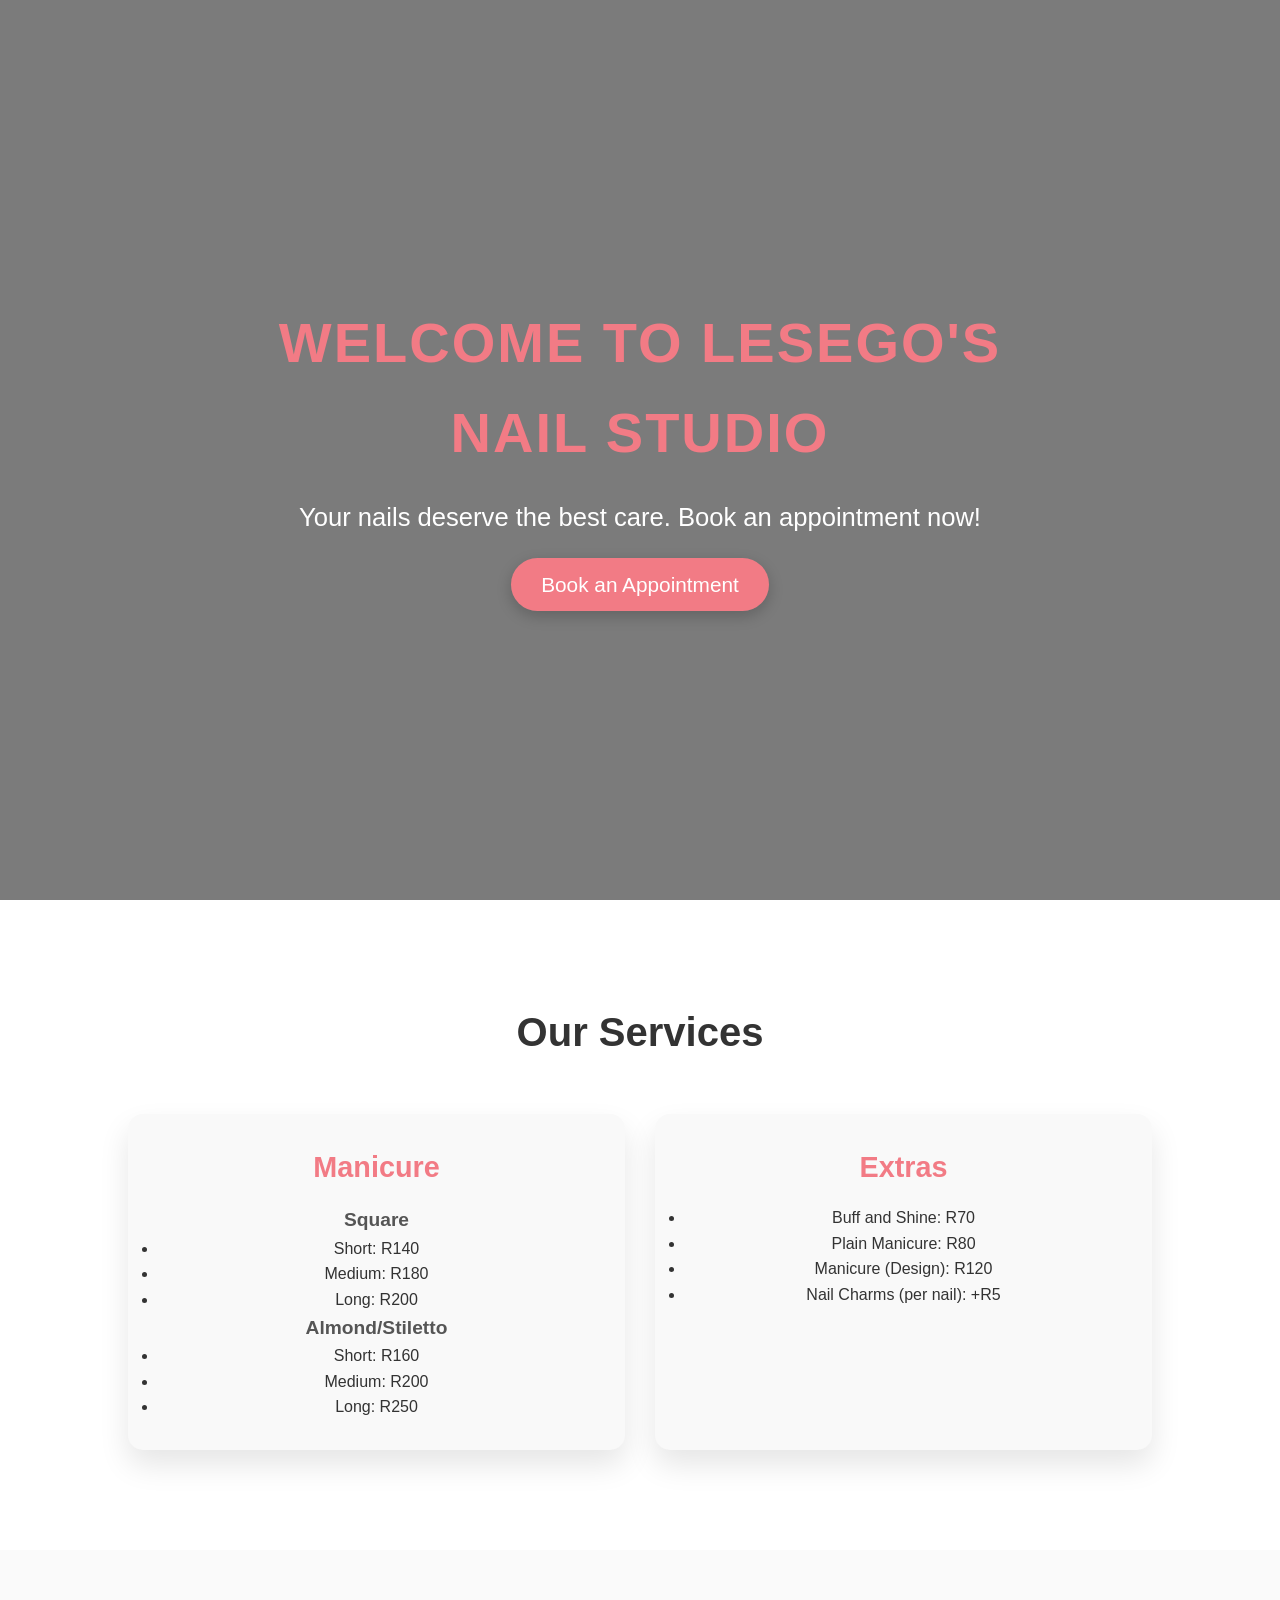
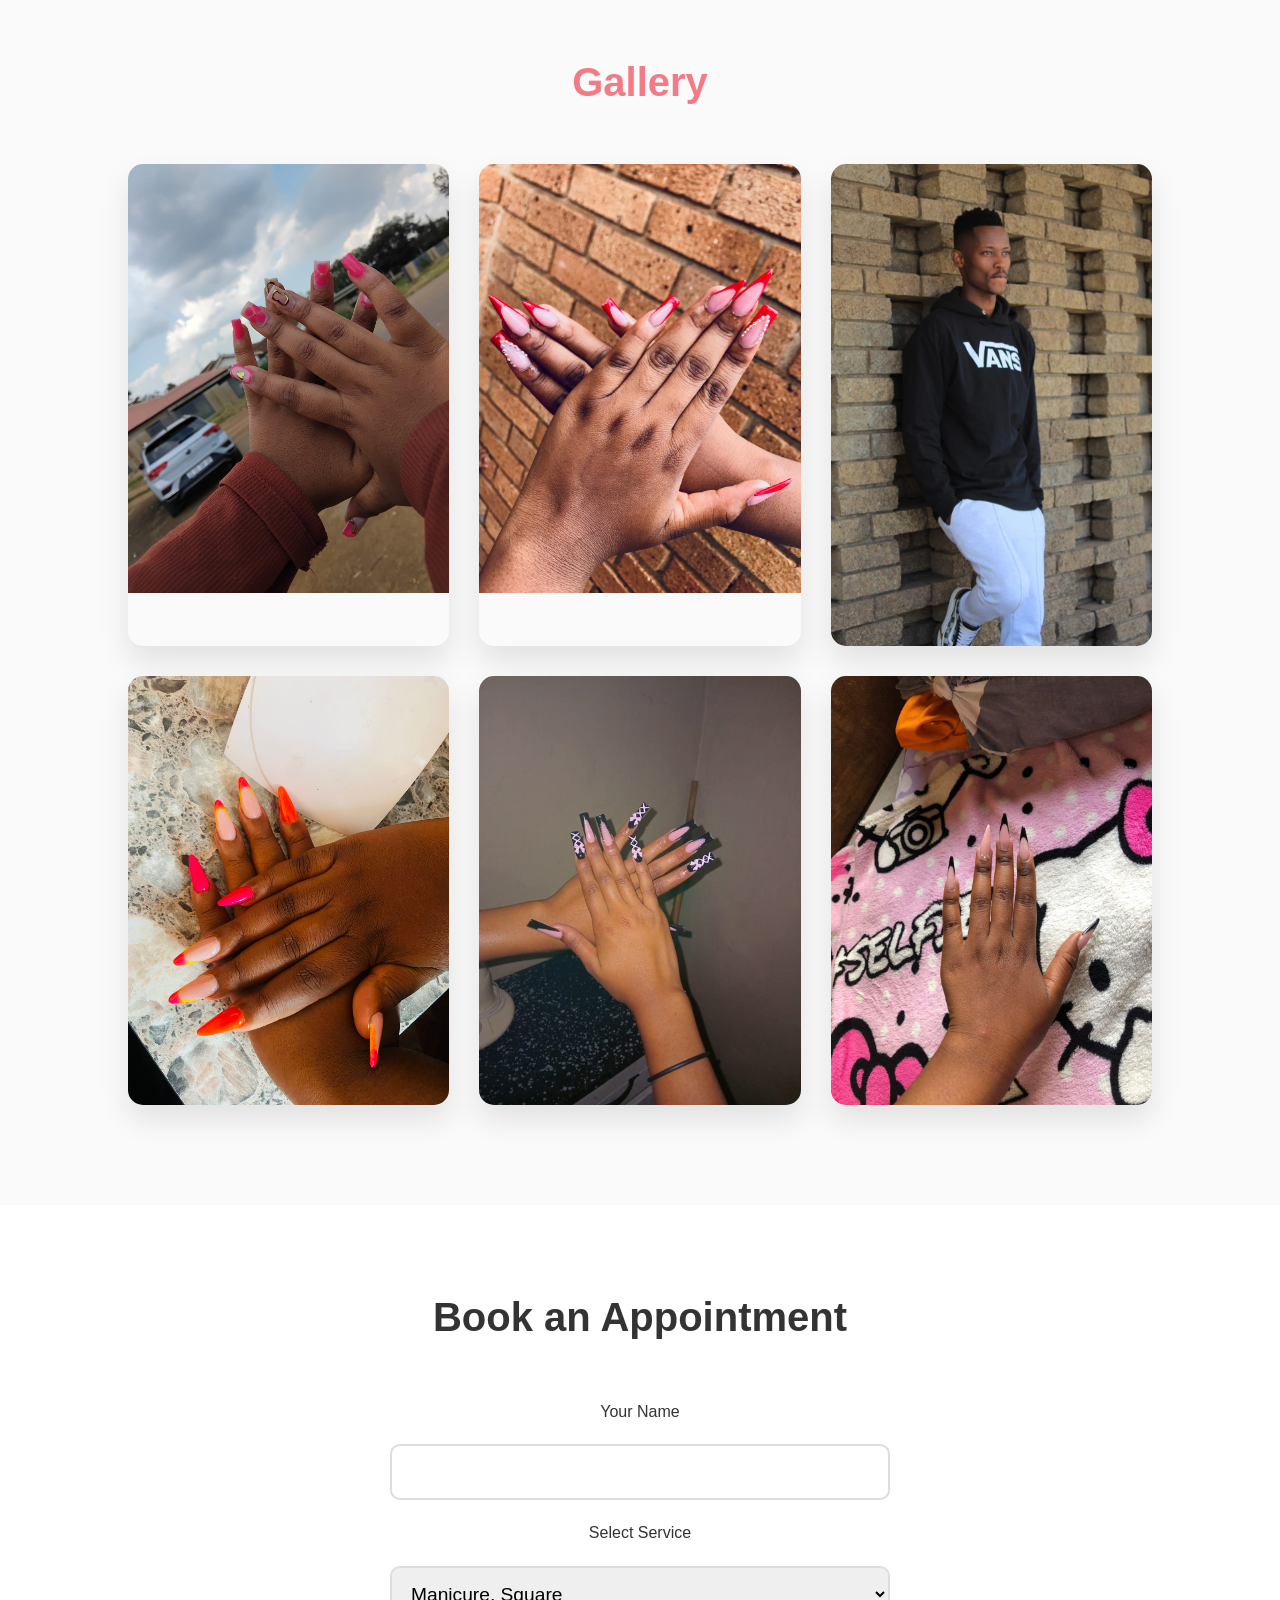
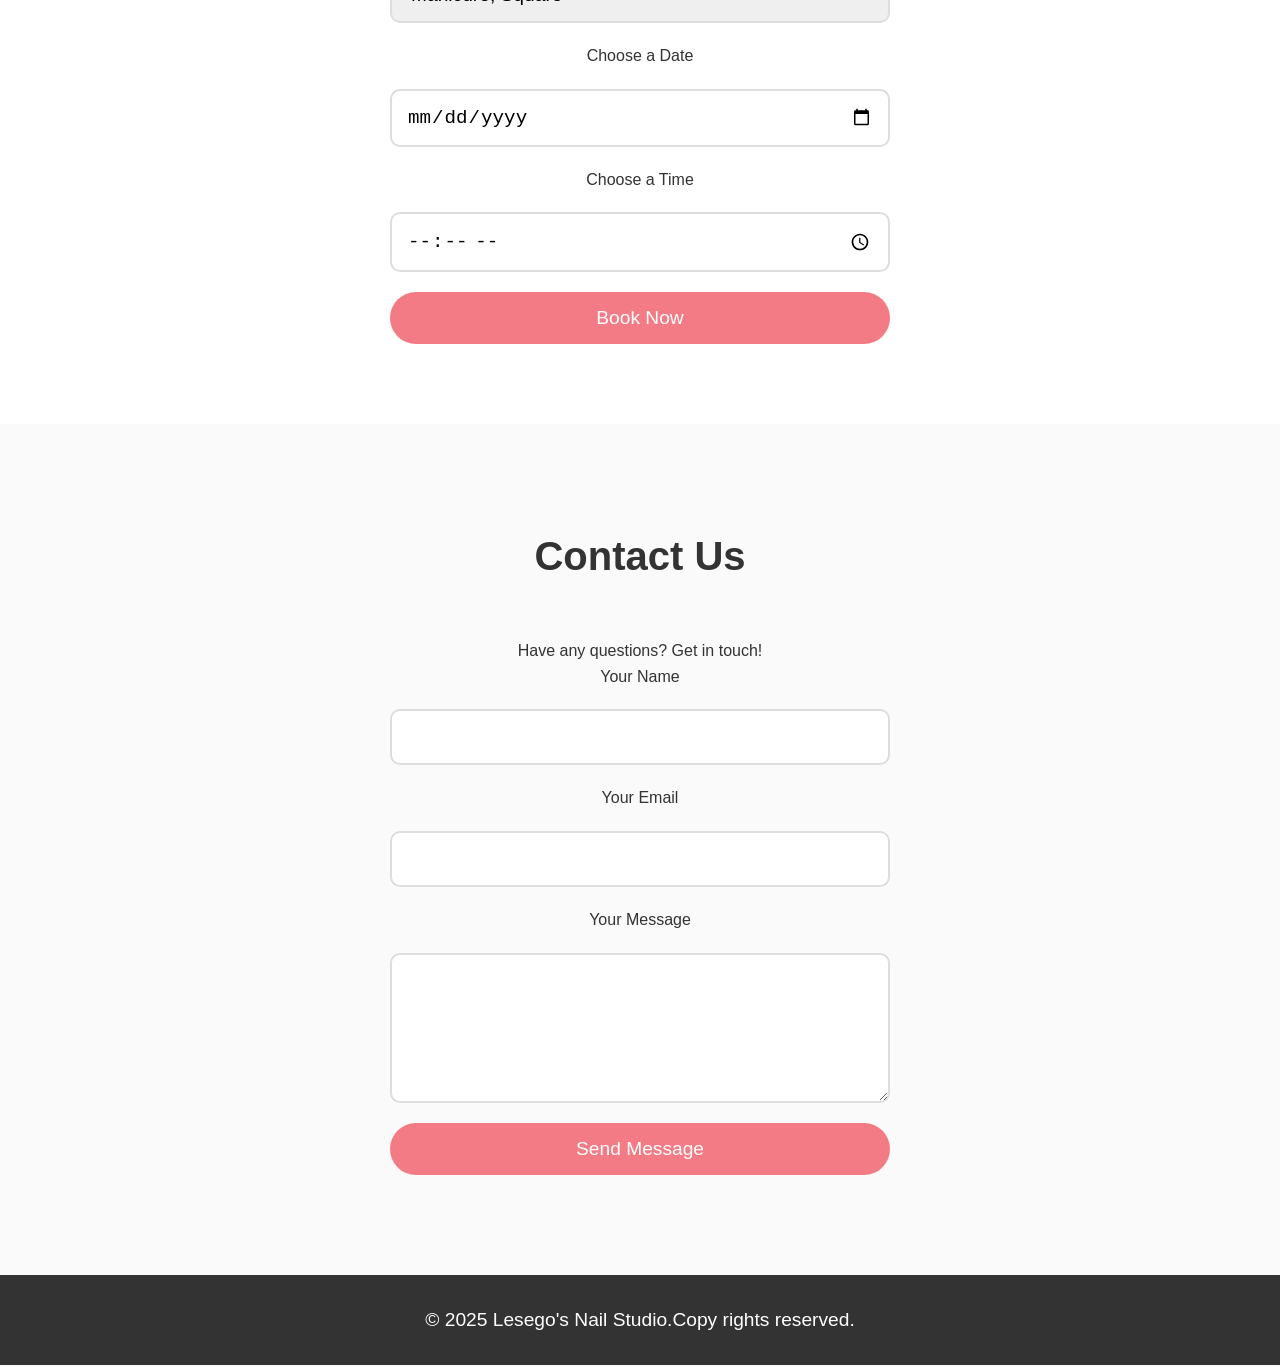
==== index.html @ 8a6bc582 "Add files via upload" ====
<!DOCTYPE html>
<html lang="en">
<head>
    <meta charset="UTF-8">
    <meta name="viewport" content="width=device-width, initial-scale=1.0">
    <title>Nail Tech Studio</title>
    <link rel="stylesheet" href="styles.css">
</head>
<body>
    <!-- Header Section -->
    <header id="hero">
        <div class="hero-content">
            <h1>Welcome to Lesego's Nail Studio</h1>
            <p>Your nails deserve the best care. Book an appointment now!</p>
            <a href="#booking" class="btn-book">Book an Appointment</a>
        </div>
    </header>

   <!-- Services Section -->
<section id="services">
    <h2>Our Services</h2>
    <div class="services-container">
        <!-- Manicure Section -->
        <div class="service">
            <h3>Manicure</h3>
            <p><strong>Square</strong></p>
            <ul>
                <li>Short: R140</li>
                <li>Medium: R180</li>
                <li>Long: R200</li>
            </ul>
            <p><strong>Almond/Stiletto</strong></p>
            <ul>
                <li>Short: R160</li>
                <li>Medium: R200</li>
                <li>Long: R250</li>
            </ul>
        </div>

        <!-- Extras Section -->
        <div class="service">
            <h3>Extras</h3>
            <ul>
                <li>Buff and Shine: R70</li>
                <li>Plain Manicure: R80</li>
                <li>Manicure (Design): R120</li>
                <li>Nail Charms (per nail): +R5</li>
            </ul>
        </div>
    </div>
</section>


    <!-- Gallery Section -->
<section id="gallery">
    <h2>Gallery</h2>
    <div class="gallery-container">
        <div class="gallery-item">
            <img src="photo1.jpeg" alt="Nail Art 1">
        </div>
        <div class="gallery-item">
            <img src="photo2.jpeg" alt="Nail Art 2">
        </div>
        <div class="gallery-item">
            <img src="photo3.jpeg" alt="Nail Art 3">
        </div>
        <div class="gallery-item">
            <img src="photo7.jpeg" alt="Nail Art 4">
        </div>
        <div class="gallery-item">
            <img src="photo5.jpeg" alt="Nail Art 5">
        </div>
        <div class="gallery-item">
            <img src="photo10.jpeg" alt="Nail Art 6">
        </div>
    </div>
</section>


    <!-- Booking Section -->
    <section id="booking">
        <h2>Book an Appointment</h2>
        <form id="bookingForm">
            <label for="name">Your Name</label>
            <input type="text" id="name" required>
            <label for="service">Select Service</label>
            <select id="service" required>
                <option value="Classic Manicure">Manicure, Square</option>
                <option value="Manicure Style">Manicure, Almond/Stilleto</option>
                <option value="Extras">Extras</option>
            </select>
            <label for="date">Choose a Date</label>
            <input type="date" id="date" required>
            <label for="time">Choose a Time</label>
            <input type="time" id="time" required>
            <button type="submit">Book Now</button>
        </form>
    </section>

    <!-- Contact Section -->
    <section id="contact">
        <h2>Contact Us</h2>
        <p>Have any questions? Get in touch!</p>
        <form id="contactForm">
            <label for="contactName">Your Name</label>
            <input type="text" id="contactName" required>
            <label for="contactEmail">Your Email</label>
            <input type="email" id="contactEmail" required>
            <label for="contactMessage">Your Message</label>
            <textarea id="contactMessage" required></textarea>
            <button type="submit">Send Message</button>
        </form>
    </section>

    <footer>
        <p>&copy; 2025 Lesego's Nail Studio.Copy rights reserved.</p>
    </footer>

    <script src="scripts.js"></script>
</body>
</html>
---- styles.css ----
/* General Reset and Body Styling */
* {
    margin: 0;
    padding: 0;
    box-sizing: border-box;
}

body {
    font-family: 'Poppins', sans-serif;
    line-height: 1.6;
    background-color: #f7f7f7;
    color: #333;
    overflow-x: hidden;
}

h1, h2, h3 {
    color: #f27b85; /* Soft Pink */
}

a {
    text-decoration: none;
    color: inherit;
}

/* Hero Section */
#hero {
    background: url('hero-image.jpg') no-repeat center center/cover;
    height: 100vh;
    color: #fff;
    display: flex;
    align-items: center;
    justify-content: center;
    text-align: center;
    background-position: center;
    position: relative;
    overflow: hidden;
}

#hero::before {
    content: '';
    position: absolute;
    top: 0;
    left: 0;
    width: 100%;
    height: 100%;
    background: rgba(0, 0, 0, 0.5);
}

.hero-content {
    position: relative;
    z-index: 2;
    max-width: 800px;
    text-align: center;
}

.hero-content h1 {
    font-size: 3.5rem;
    margin-bottom: 20px;
    letter-spacing: 2px;
    text-transform: uppercase;
    font-weight: 700;
}

.hero-content p {
    font-size: 1.6rem;
    margin-bottom: 30px;
    font-weight: 300;
}

.btn-book {
    background-color: #f27b85;
    color: #fff;
    padding: 15px 30px;
    font-size: 1.3rem;
    text-decoration: none;
    border-radius: 50px;
    box-shadow: 0 5px 15px rgba(0, 0, 0, 0.2);
    transition: background-color 0.3s ease, transform 0.3s ease;
}

.btn-book:hover {
    background-color: #e76a77;
    transform: translateY(-5px);
}

/* Services Section */
#services {
    padding: 100px 10%;
    background-color: #fff;
    text-align: center;
}

#services h2 {
    font-size: 2.5rem;
    margin-bottom: 50px;
    color: #333;
}

.services-container {
    display: grid;
    grid-template-columns: repeat(auto-fit, minmax(250px, 1fr));
    gap: 30px;
    justify-items: center;
}

.service {
    background-color: #f9f9f9;
    padding: 30px;
    border-radius: 15px;
    box-shadow: 0 15px 30px rgba(0, 0, 0, 0.1);
    transition: transform 0.3s ease, box-shadow 0.3s ease;
    width: 100%;
    text-align: center;
}

.service:hover {
    transform: translateY(-10px);
    box-shadow: 0 20px 40px rgba(0, 0, 0, 0.2);
}

.service h3 {
    font-size: 1.8rem;
    margin-bottom: 15px;
    color: #f27b85;
}

.service p {
    font-size: 1.2rem;
    color: #555;
}

/* Gallery Section */
#gallery {
    padding: 100px 10%;
    background-color: #fafafa;
}

#gallery h2 {
    font-size: 2.5rem;
    text-align: center;
    margin-bottom: 50px;
}

.gallery-container {
    display: grid;
    grid-template-columns: repeat(auto-fill, minmax(300px, 1fr));
    gap: 30px;
    justify-items: center;
}

.gallery-item {
    position: relative;
    overflow: hidden;
    border-radius: 15px;
    box-shadow: 0 15px 30px rgba(0, 0, 0, 0.1);
    transition: transform 0.3s ease;
}

.gallery-item:hover {
    transform: scale(1.05);
}

.gallery-item img {
    width: 100%;
    height: auto;
    display: block;
    transition: transform 0.3s ease;
}

.gallery-item img:hover {
    transform: scale(1.1);
}

/* Booking Section */
#booking {
    padding: 80px 10%;
    background-color: #fff;
    text-align: center;
}

#booking h2 {
    font-size: 2.5rem;
    margin-bottom: 50px;
    color: #333;
}

#booking form {
    display: grid;
    gap: 20px;
    max-width: 500px;
    margin: 0 auto;
}

#booking input, #booking select {
    padding: 15px;
    font-size: 1.2rem;
    border: 2px solid #ddd;
    border-radius: 10px;
    transition: border-color 0.3s ease;
}

#booking input:focus, #booking select:focus {
    border-color: #f27b85;
}

button {
    background-color: #f27b85;
    color: #fff;
    padding: 15px 25px;
    font-size: 1.2rem;
    border: none;
    border-radius: 50px;
    cursor: pointer;
    transition: background-color 0.3s ease, transform 0.3s ease;
}

button:hover {
    background-color: #e76a77;
    transform: translateY(-5px);
}

/* Contact Section */
#contact {
    padding: 100px 10%;
    background-color: #fafafa;
    text-align: center;
}

#contact h2 {
    font-size: 2.5rem;
    margin-bottom: 50px;
    color: #333;
}

#contact form {
    display: grid;
    gap: 20px;
    max-width: 500px;
    margin: 0 auto;
}

#contact input, #contact textarea {
    padding: 15px;
    font-size: 1.2rem;
    border: 2px solid #ddd;
    border-radius: 10px;
    transition: border-color 0.3s ease;
}

#contact input:focus, #contact textarea:focus {
    border-color: #f27b85;
}

#contact textarea {
    resize: vertical;
    height: 150px;
}

button[type="submit"] {
    background-color: #f27b85;
    color: #fff;
    padding: 15px 25px;
    font-size: 1.2rem;
    border: none;
    border-radius: 50px;
    cursor: pointer;
    transition: background-color 0.3s ease, transform 0.3s ease;
}

button[type="submit"]:hover {
    background-color: #e76a77;
    transform: translateY(-5px);
}

/* Footer */
footer {
    background-color: #333;
    color: #fff;
    padding: 30px 0;
    text-align: center;
}

footer p {
    font-size: 1.2rem;
    font-weight: 300;
}

/* Responsive Design */
@media (max-width: 768px) {
    #services h2, #gallery h2, #booking h2, #contact h2 {
        font-size: 2rem;
    }

    .services-container {
        grid-template-columns: 1fr 1fr;
    }

    .gallery-container {
        grid-template-columns: 1fr 1fr;
    }

    .gallery-item img {
        height: auto;
    }
}
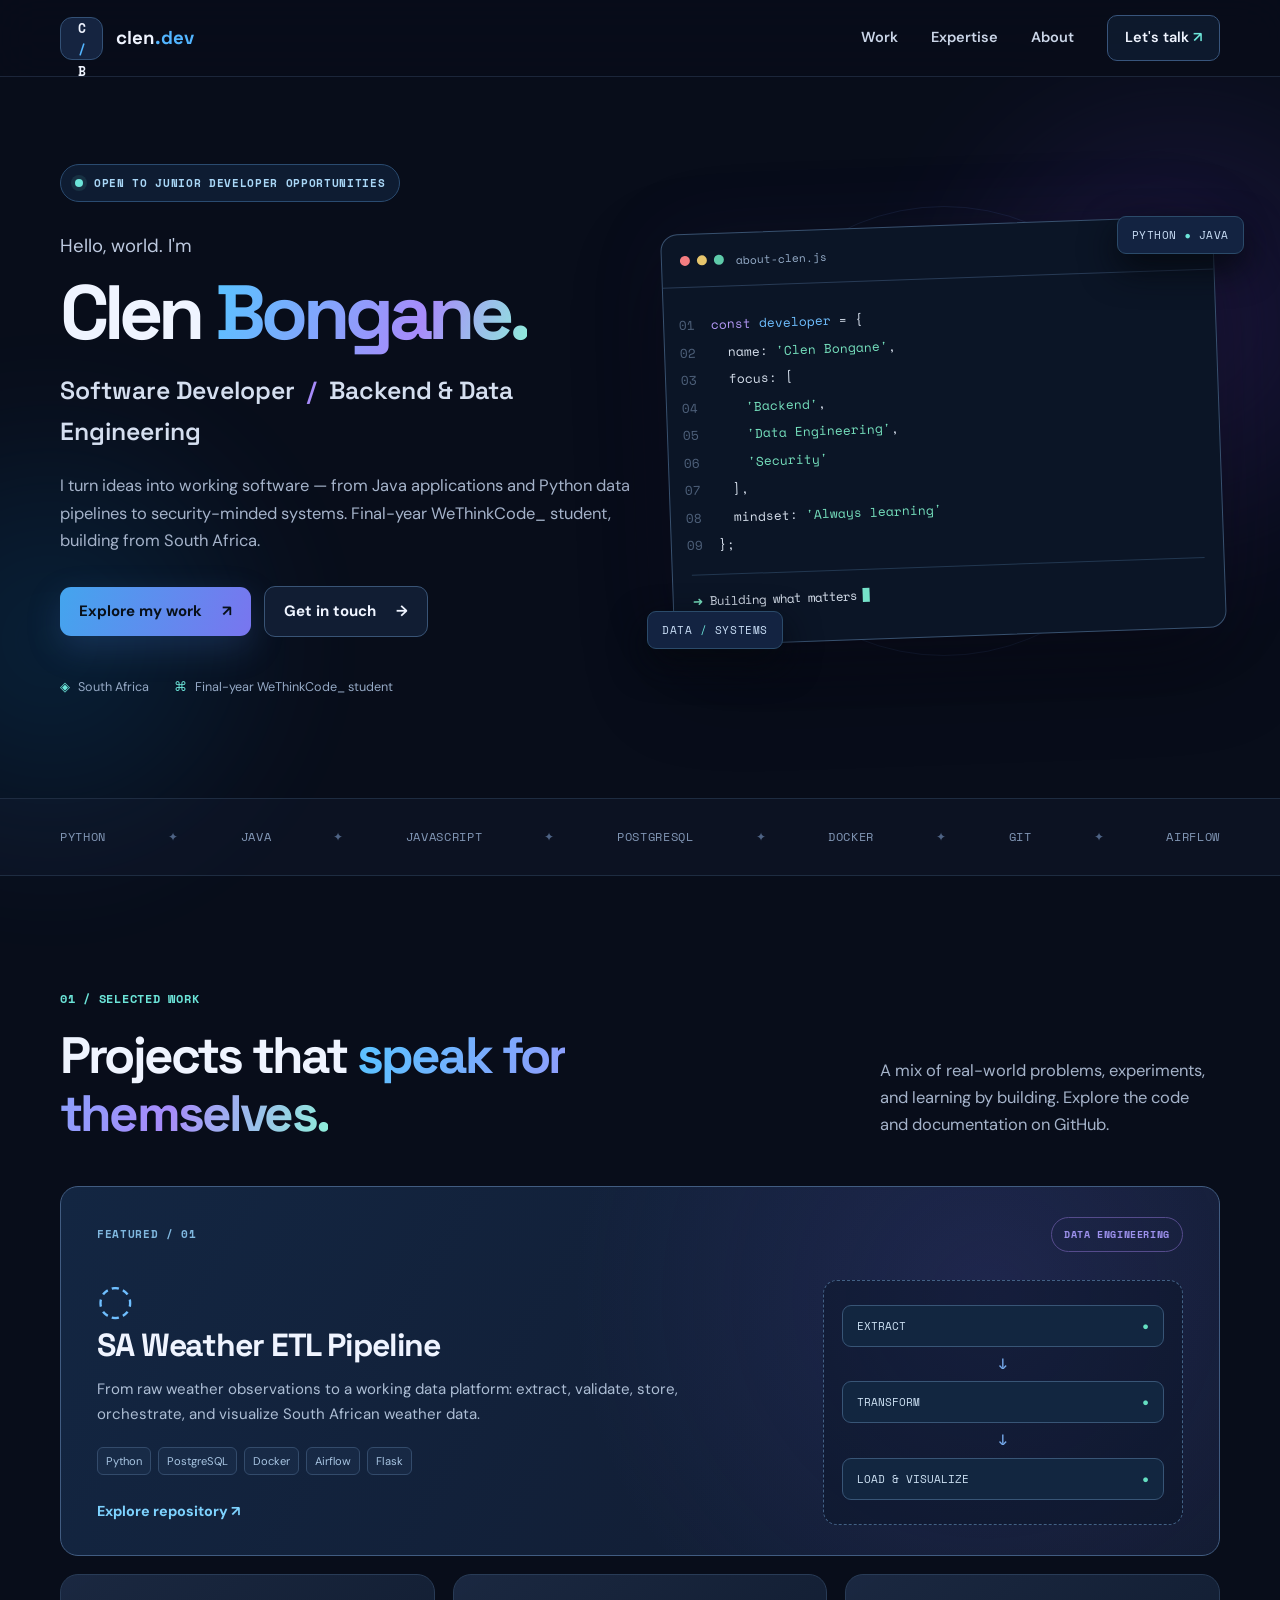
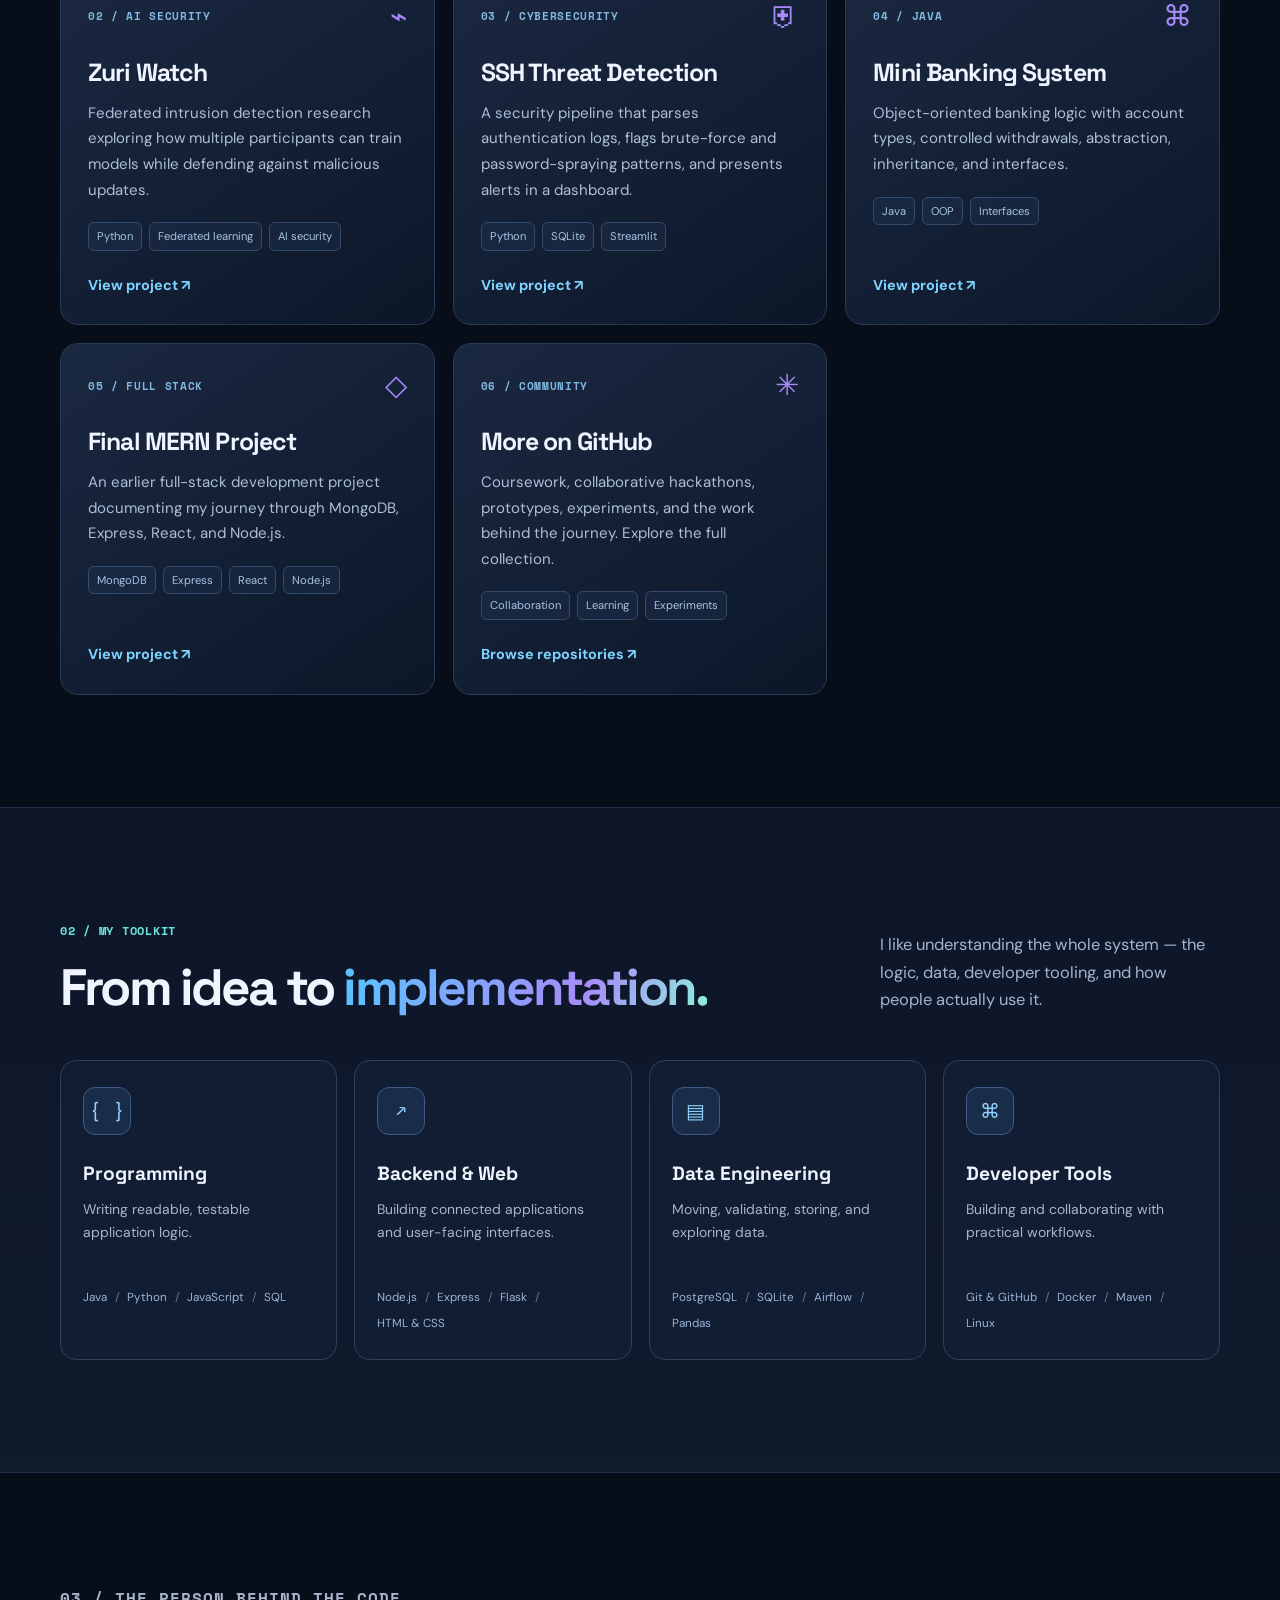
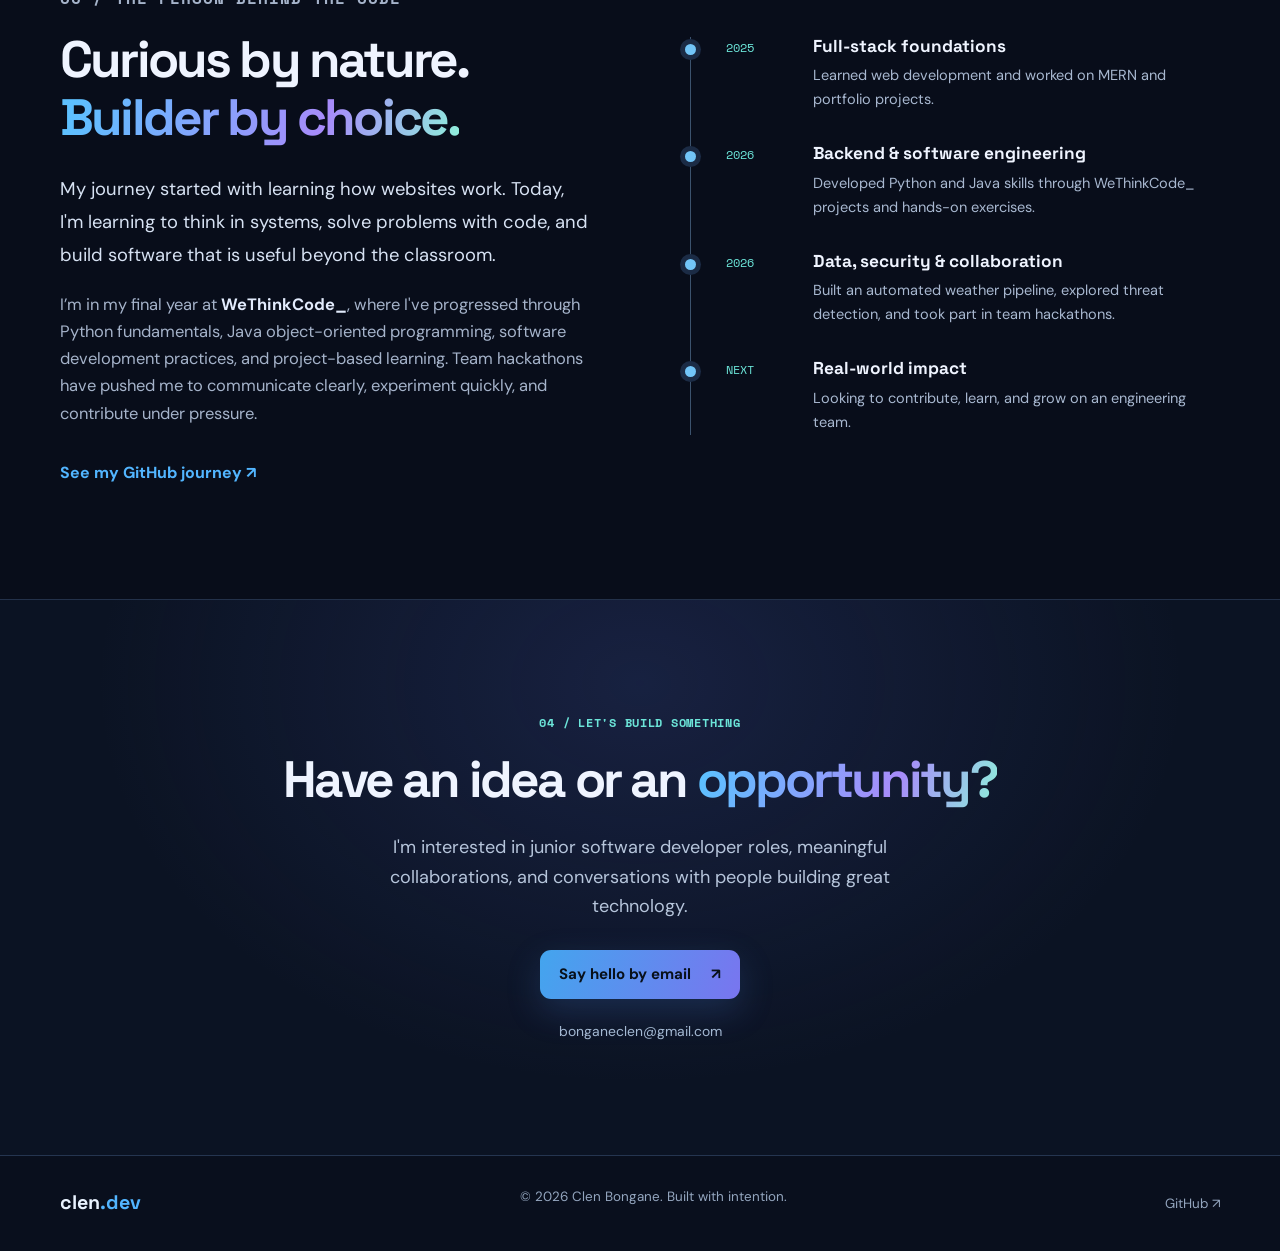
==== commit 6319d434: "Refresh personal portfolio for current software developer profile" ====
--- a/index.html
+++ b/index.html
@@ -1,122 +1,139 @@
-<!DOCTYPE html>
-<html lang="en">
-<head>
-    <meta charset="UTF-8">
-    <meta name="viewport" content="width=device-width, initial-scale=1.0">
-    <title>Nail Tech Studio</title>
-    <link rel="stylesheet" href="styles.css">
-</head>
-<body>
-    <!-- Header Section -->
-    <header id="hero">
-        <div class="hero-content">
-            <h1>Welcome to Lesego's Nail Studio</h1>
-            <p>Your nails deserve the best care. Book an appointment now!</p>
-            <a href="#booking" class="btn-book">Book an Appointment</a>
-        </div>
-    </header>
-
-   <!-- Services Section -->
-<section id="services">
-    <h2>Our Services</h2>
-    <div class="services-container">
-        <!-- Manicure Section -->
-        <div class="service">
-            <h3>Manicure</h3>
-            <p><strong>Square</strong></p>
-            <ul>
-                <li>Short: R140</li>
-                <li>Medium: R180</li>
-                <li>Long: R200</li>
-            </ul>
-            <p><strong>Almond/Stiletto</strong></p>
-            <ul>
-                <li>Short: R160</li>
-                <li>Medium: R200</li>
-                <li>Long: R250</li>
-            </ul>
-        </div>
-
-        <!-- Extras Section -->
-        <div class="service">
-            <h3>Extras</h3>
-            <ul>
-                <li>Buff and Shine: R70</li>
-                <li>Plain Manicure: R80</li>
-                <li>Manicure (Design): R120</li>
-                <li>Nail Charms (per nail): +R5</li>
-            </ul>
-        </div>
-    </div>
-</section>
-
-
-    <!-- Gallery Section -->
-<section id="gallery">
-    <h2>Gallery</h2>
-    <div class="gallery-container">
-        <div class="gallery-item">
-            <img src="photo1.jpeg" alt="Nail Art 1">
-        </div>
-        <div class="gallery-item">
-            <img src="photo2.jpeg" alt="Nail Art 2">
-        </div>
-        <div class="gallery-item">
-            <img src="photo3.jpeg" alt="Nail Art 3">
-        </div>
-        <div class="gallery-item">
-            <img src="photo7.jpeg" alt="Nail Art 4">
-        </div>
-        <div class="gallery-item">
-            <img src="photo5.jpeg" alt="Nail Art 5">
-        </div>
-        <div class="gallery-item">
-            <img src="photo10.jpeg" alt="Nail Art 6">
-        </div>
-    </div>
-</section>
-
-
-    <!-- Booking Section -->
-    <section id="booking">
-        <h2>Book an Appointment</h2>
-        <form id="bookingForm">
-            <label for="name">Your Name</label>
-            <input type="text" id="name" required>
-            <label for="service">Select Service</label>
-            <select id="service" required>
-                <option value="Classic Manicure">Manicure, Square</option>
-                <option value="Manicure Style">Manicure, Almond/Stilleto</option>
-                <option value="Extras">Extras</option>
-            </select>
-            <label for="date">Choose a Date</label>
-            <input type="date" id="date" required>
-            <label for="time">Choose a Time</label>
-            <input type="time" id="time" required>
-            <button type="submit">Book Now</button>
-        </form>
-    </section>
-
-    <!-- Contact Section -->
-    <section id="contact">
-        <h2>Contact Us</h2>
-        <p>Have any questions? Get in touch!</p>
-        <form id="contactForm">
-            <label for="contactName">Your Name</label>
-            <input type="text" id="contactName" required>
-            <label for="contactEmail">Your Email</label>
-            <input type="email" id="contactEmail" required>
-            <label for="contactMessage">Your Message</label>
-            <textarea id="contactMessage" required></textarea>
-            <button type="submit">Send Message</button>
-        </form>
-    </section>
-
-    <footer>
-        <p>&copy; 2025 Lesego's Nail Studio.Copy rights reserved.</p>
-    </footer>
-
-    <script src="scripts.js"></script>
-</body>
-</html>
-
+<!DOCTYPE html>
+<html lang="en">
+<head>
+  <meta charset="UTF-8">
+  <meta name="viewport" content="width=device-width, initial-scale=1">
+  <meta name="theme-color" content="#0a1020">
+  <meta name="description" content="Clen Bongane — South African software developer and final-year WeThinkCode_ student. Explore backend, data engineering, full-stack and cybersecurity projects.">
+  <meta property="og:title" content="Clen Bongane | Software Developer">
+  <meta property="og:description" content="Backend development, data engineering and secure software. Explore my projects and experience.">
+  <meta property="og:type" content="website">
+  <title>Clen Bongane — Software Developer</title>
+  <link rel="preconnect" href="https://fonts.googleapis.com">
+  <link rel="preconnect" href="https://fonts.gstatic.com" crossorigin>
+  <link href="https://fonts.googleapis.com/css2?family=DM+Sans:wght@400;500;600;700&family=Space+Grotesk:wght@400;500;600;700&family=Space+Mono:wght@400;700&display=swap" rel="stylesheet">
+  <link rel="stylesheet" href="portfolio.css">
+  <script src="portfolio.js" defer></script>
+</head>
+<body>
+  <a class="skip-link" href="#main">Skip to content</a>
+  <div class="ambient ambient-one" aria-hidden="true"></div>
+  <div class="ambient ambient-two" aria-hidden="true"></div>
+  <header class="site-header">
+    <div class="shell nav-shell">
+      <a href="#top" class="brand" aria-label="Clen Bongane homepage"><span class="brand-mark">C<span>/</span>B</span><span class="brand-label">clen<span class="accent">.dev</span></span></a>
+      <button class="nav-toggle" type="button" aria-label="Open navigation" aria-expanded="false" aria-controls="primary-navigation"><span></span><span></span><span></span></button>
+      <nav id="primary-navigation" class="nav-links" aria-label="Main navigation">
+        <a href="#work">Work</a>
+        <a href="#skills">Expertise</a>
+        <a href="#about">About</a>
+        <a href="#contact" class="nav-contact">Let's talk <span aria-hidden="true">↗</span></a>
+      </nav>
+    </div>
+  </header>
+
+  <main id="main">
+    <section id="top" class="hero shell" aria-labelledby="hero-title">
+      <div class="hero-copy">
+        <div class="eyebrow"><span class="live-dot" aria-hidden="true"></span> OPEN TO JUNIOR DEVELOPER OPPORTUNITIES</div>
+        <p class="hero-hello">Hello, world. I'm</p>
+        <h1 id="hero-title">Clen <span class="gradient-text">Bongane.</span></h1>
+        <p class="hero-role">Software Developer <span class="slash">/</span> Backend &amp; Data Engineering</p>
+        <p class="hero-description">I turn ideas into working software — from Java applications and Python data pipelines to security-minded systems. Final-year WeThinkCode_ student, building from South Africa.</p>
+        <div class="hero-actions">
+          <a href="#work" class="button button-primary">Explore my work <span aria-hidden="true">↗</span></a>
+          <a href="mailto:bonganeclen@gmail.com?subject=Let's%20connect" class="button button-ghost">Get in touch <span aria-hidden="true">→</span></a>
+        </div>
+        <div class="hero-meta"><span><i aria-hidden="true">◈</i> South Africa</span><span><i aria-hidden="true">⌘</i> Final-year WeThinkCode_ student</span></div>
+      </div>
+      <div class="hero-visual" aria-label="Developer-inspired terminal illustration">
+        <div class="halo halo-1" aria-hidden="true"></div>
+        <div class="halo halo-2" aria-hidden="true"></div>
+        <div class="terminal">
+          <div class="terminal-top"><div class="terminal-dots" aria-hidden="true"><b></b><b></b><b></b></div><span>about-clen.js</span><span class="terminal-file">● portfolio</span></div>
+          <div class="terminal-body">
+            <div class="code-line"><span class="line-no">01</span><span><span class="syntax-purple">const</span> <span class="syntax-blue">developer</span> = {</span></div>
+            <div class="code-line"><span class="line-no">02</span><span>&nbsp;&nbsp;name: <span class="syntax-green">'Clen Bongane'</span>,</span></div>
+            <div class="code-line"><span class="line-no">03</span><span>&nbsp;&nbsp;focus: [</span></div>
+            <div class="code-line"><span class="line-no">04</span><span>&nbsp;&nbsp;&nbsp;&nbsp;<span class="syntax-green">'Backend'</span>,</span></div>
+            <div class="code-line"><span class="line-no">05</span><span>&nbsp;&nbsp;&nbsp;&nbsp;<span class="syntax-green">'Data Engineering'</span>,</span></div>
+            <div class="code-line"><span class="line-no">06</span><span>&nbsp;&nbsp;&nbsp;&nbsp;<span class="syntax-green">'Security'</span></span></div>
+            <div class="code-line"><span class="line-no">07</span><span>&nbsp;&nbsp;],</span></div>
+            <div class="code-line"><span class="line-no">08</span><span>&nbsp;&nbsp;mindset: <span class="syntax-green">'Always learning'</span></span></div>
+            <div class="code-line"><span class="line-no">09</span><span>};</span></div>
+            <div class="terminal-output"><span class="syntax-green">➜</span> Building what matters<span class="cursor"></span></div>
+          </div>
+        </div>
+        <div class="floating-tag tag-one">PYTHON <span>●</span> JAVA</div>
+        <div class="floating-tag tag-two">DATA <span>/</span> SYSTEMS</div>
+      </div>
+    </section>
+
+    <div class="marquee-border" aria-hidden="true"><div class="shell tech-marquee">PYTHON <span>✦</span> JAVA <span>✦</span> JAVASCRIPT <span>✦</span> POSTGRESQL <span>✦</span> DOCKER <span>✦</span> GIT <span>✦</span> AIRFLOW</div></div>
+
+    <section id="work" class="section shell" aria-labelledby="work-title">
+      <div class="section-intro">
+        <div><p class="section-kicker">01 / SELECTED WORK</p><h2 id="work-title">Projects that <span class="gradient-text">speak for themselves.</span></h2></div>
+        <p>A mix of real-world problems, experiments, and learning by building. Explore the code and documentation on GitHub.</p>
+      </div>
+      <div class="projects-grid">
+        <article class="project-card project-featured">
+          <div class="card-upper"><span class="project-number">FEATURED / 01</span><span class="category">DATA ENGINEERING</span></div>
+          <div class="featured-layout"><div><div class="project-symbol" aria-hidden="true">◌</div><h3>SA Weather ETL Pipeline</h3><p>From raw weather observations to a working data platform: extract, validate, store, orchestrate, and visualize South African weather data.</p><div class="tags"><span>Python</span><span>PostgreSQL</span><span>Docker</span><span>Airflow</span><span>Flask</span></div><a class="project-link" href="https://github.com/Bongane0606/sa-weather-etl-pipeline" target="_blank" rel="noopener noreferrer">Explore repository <span aria-hidden="true">↗</span></a></div>
+          <div class="pipeline-art" aria-hidden="true"><div class="pipeline-node">EXTRACT <span>●</span></div><div class="pipeline-track">↓</div><div class="pipeline-node">TRANSFORM <span>●</span></div><div class="pipeline-track">↓</div><div class="pipeline-node">LOAD &amp; VISUALIZE <span>●</span></div></div></div>
+        </article>
+
+        <article class="project-card">
+          <div class="card-upper"><span class="project-number">02 / AI SECURITY</span><span class="card-icon" aria-hidden="true">⌁</span></div>
+          <h3>Zuri Watch</h3><p>Federated intrusion detection research exploring how multiple participants can train models while defending against malicious updates.</p><div class="tags"><span>Python</span><span>Federated learning</span><span>AI security</span></div>
+          <a class="project-link" href="https://github.com/Bongane0606/Zuri-Watch" target="_blank" rel="noopener noreferrer">View project <span aria-hidden="true">↗</span></a>
+        </article>
+
+        <article class="project-card">
+          <div class="card-upper"><span class="project-number">03 / CYBERSECURITY</span><span class="card-icon" aria-hidden="true">⛨</span></div>
+          <h3>SSH Threat Detection</h3><p>A security pipeline that parses authentication logs, flags brute-force and password-spraying patterns, and presents alerts in a dashboard.</p><div class="tags"><span>Python</span><span>SQLite</span><span>Streamlit</span></div>
+          <a class="project-link" href="https://github.com/Bongane0606/Log-analysis-and-threat-detection-pipeline" target="_blank" rel="noopener noreferrer">View project <span aria-hidden="true">↗</span></a>
+        </article>
+
+        <article class="project-card">
+          <div class="card-upper"><span class="project-number">04 / JAVA</span><span class="card-icon" aria-hidden="true">⌘</span></div>
+          <h3>Mini Banking System</h3><p>Object-oriented banking logic with account types, controlled withdrawals, abstraction, inheritance, and interfaces.</p><div class="tags"><span>Java</span><span>OOP</span><span>Interfaces</span></div>
+          <a class="project-link" href="https://github.com/Bongane0606/Mini-Banking-System" target="_blank" rel="noopener noreferrer">View project <span aria-hidden="true">↗</span></a>
+        </article>
+
+        <article class="project-card">
+          <div class="card-upper"><span class="project-number">05 / FULL STACK</span><span class="card-icon" aria-hidden="true">◇</span></div>
+          <h3>Final MERN Project</h3><p>An earlier full-stack development project documenting my journey through MongoDB, Express, React, and Node.js.</p><div class="tags"><span>MongoDB</span><span>Express</span><span>React</span><span>Node.js</span></div>
+          <a class="project-link" href="https://github.com/Bongane0606/FINAL-MERN-PROJECT" target="_blank" rel="noopener noreferrer">View project <span aria-hidden="true">↗</span></a>
+        </article>
+
+        <article class="project-card">
+          <div class="card-upper"><span class="project-number">06 / COMMUNITY</span><span class="card-icon" aria-hidden="true">✳</span></div>
+          <h3>More on GitHub</h3><p>Coursework, collaborative hackathons, prototypes, experiments, and the work behind the journey. Explore the full collection.</p><div class="tags"><span>Collaboration</span><span>Learning</span><span>Experiments</span></div>
+          <a class="project-link" href="https://github.com/Bongane0606?tab=repositories" target="_blank" rel="noopener noreferrer">Browse repositories <span aria-hidden="true">↗</span></a>
+        </article>
+      </div>
+    </section>
+
+    <section id="skills" class="section section-toned" aria-labelledby="skills-title"><div class="shell">
+      <div class="section-intro"><div><p class="section-kicker">02 / MY TOOLKIT</p><h2 id="skills-title">From idea to <span class="gradient-text">implementation.</span></h2></div><p>I like understanding the whole system — the logic, data, developer tooling, and how people actually use it.</p></div>
+      <div class="skills-grid">
+        <div class="skill-card"><div class="skill-icon" aria-hidden="true">{ }</div><h3>Programming</h3><p>Writing readable, testable application logic.</p><div class="skill-list"><span>Java</span><span>Python</span><span>JavaScript</span><span>SQL</span></div></div>
+        <div class="skill-card"><div class="skill-icon" aria-hidden="true">↗</div><h3>Backend &amp; Web</h3><p>Building connected applications and user-facing interfaces.</p><div class="skill-list"><span>Node.js</span><span>Express</span><span>Flask</span><span>HTML &amp; CSS</span></div></div>
+        <div class="skill-card"><div class="skill-icon" aria-hidden="true">▤</div><h3>Data Engineering</h3><p>Moving, validating, storing, and exploring data.</p><div class="skill-list"><span>PostgreSQL</span><span>SQLite</span><span>Airflow</span><span>Pandas</span></div></div>
+        <div class="skill-card"><div class="skill-icon" aria-hidden="true">⌘</div><h3>Developer Tools</h3><p>Building and collaborating with practical workflows.</p><div class="skill-list"><span>Git &amp; GitHub</span><span>Docker</span><span>Maven</span><span>Linux</span></div></div>
+      </div>
+    </div></section>
+
+    <section id="about" class="section shell" aria-labelledby="about-title">
+      <div class="about-layout">
+        <div><p class="section-kicker">03 / THE PERSON BEHIND THE CODE</p><h2 id="about-title">Curious by nature.<br><span class="gradient-text">Builder by choice.</span></h2><p class="about-lead">My journey started with learning how websites work. Today, I'm learning to think in systems, solve problems with code, and build software that is useful beyond the classroom.</p><p>I’m in my final year at <strong>WeThinkCode_</strong>, where I've progressed through Python fundamentals, Java object-oriented programming, software development practices, and project-based learning. Team hackathons have pushed me to communicate clearly, experiment quickly, and contribute under pressure.</p><a href="https://github.com/Bongane0606" target="_blank" rel="noopener noreferrer" class="text-link">See my GitHub journey <span aria-hidden="true">↗</span></a></div>
+        <div class="timeline"><div class="timeline-item"><span class="timeline-year">2025</span><div><h3>Full-stack foundations</h3><p>Learned web development and worked on MERN and portfolio projects.</p></div></div><div class="timeline-item"><span class="timeline-year">2026</span><div><h3>Backend &amp; software engineering</h3><p>Developed Python and Java skills through WeThinkCode_ projects and hands-on exercises.</p></div></div><div class="timeline-item"><span class="timeline-year">2026</span><div><h3>Data, security &amp; collaboration</h3><p>Built an automated weather pipeline, explored threat detection, and took part in team hackathons.</p></div></div><div class="timeline-item"><span class="timeline-year">NEXT</span><div><h3>Real-world impact</h3><p>Looking to contribute, learn, and grow on an engineering team.</p></div></div></div>
+      </div>
+    </section>
+
+    <section id="contact" class="section contact-section" aria-labelledby="contact-title"><div class="shell contact-content"><p class="section-kicker">04 / LET'S BUILD SOMETHING</p><h2 id="contact-title">Have an idea or an <span class="gradient-text">opportunity?</span></h2><p>I'm interested in junior software developer roles, meaningful collaborations, and conversations with people building great technology.</p><a class="button button-primary contact-button" href="mailto:bonganeclen@gmail.com?subject=Hello%20Clen">Say hello by email <span aria-hidden="true">↗</span></a><a class="contact-email" href="mailto:bonganeclen@gmail.com">bonganeclen@gmail.com</a></div></section>
+  </main>
+  <footer class="footer"><div class="shell footer-inner"><a class="footer-logo" href="#top">clen<span>.dev</span></a><p>© <span id="year">2026</span> Clen Bongane. Built with intention.</p><a href="https://github.com/Bongane0606" target="_blank" rel="noopener noreferrer">GitHub ↗</a></div></footer>
+</body>
+</html>
--- a/portfolio.css
+++ b/portfolio.css
@@ -0,0 +1,126 @@
+:root{--bg:#080d1a;--bg-alt:#0d1628;--surface:#111c30;--surface-high:#14213a;--border:#23324b;--text:#eff4ff;--muted:#a5b3ca;--blue:#52b5ff;--violet:#a78bfa;--teal:#6ce5d9;--radius:20px;--font-body:"DM Sans",sans-serif;--font-display:"Space Grotesk",sans-serif;--font-mono:"Space Mono",monospace}
+*{box-sizing:border-box}
+html{scroll-behavior:smooth;scroll-padding-top:85px}
+body{margin:0;min-width:320px;font-family:var(--font-body);background:var(--bg);color:var(--text);line-height:1.65;overflow-x:hidden}
+a{color:inherit;text-decoration:none}
+button{font:inherit}
+::selection{background:#4757b2;color:#fff}
+:focus-visible{outline:3px solid var(--teal);outline-offset:4px}
+.skip-link{position:absolute;top:-90px;left:12px;z-index:100;background:var(--blue);color:#08101c;padding:10px 14px;border-radius:8px}
+.skip-link:focus{top:12px}
+.shell{width:min(1160px,calc(100% - 48px));margin-inline:auto;position:relative}
+.ambient{position:absolute;z-index:-1;pointer-events:none;filter:blur(50px);opacity:.23;border-radius:50%}
+.ambient-one{top:30px;right:-190px;width:580px;height:580px;background:radial-gradient(circle,#6239b8,transparent 70%)}
+.ambient-two{top:370px;left:-220px;width:540px;height:540px;background:radial-gradient(circle,#096ba8,transparent 70%)}
+.site-header{position:sticky;top:0;z-index:30;border-bottom:1px solid rgba(66,86,122,.35);background:rgba(8,13,26,.88);backdrop-filter:blur(22px)}
+.nav-shell{min-height:76px;display:flex;align-items:center;justify-content:space-between;gap:22px}
+.brand{display:inline-flex;align-items:center;gap:13px;font-family:var(--font-display);font-weight:700;font-size:1.17rem;white-space:nowrap}
+.brand-mark{display:grid;place-items:center;border:1px solid #335176;background:#152440;width:43px;height:43px;border-radius:12px;font-family:var(--font-mono);font-size:.83rem}
+.brand-mark span,.brand-label .accent,.footer-logo span{color:var(--blue)}
+.nav-links{display:flex;align-items:center;gap:33px;font-size:.91rem;color:#cbd6e8;font-weight:600}
+.nav-links a:hover{color:#fff}
+.nav-links .nav-contact{padding:10px 17px;border:1px solid #38557c;border-radius:10px;color:#eff4ff;background:rgba(58,112,180,.13)}
+.nav-contact span{color:var(--teal)}
+.nav-toggle{display:none}
+.hero{display:grid;grid-template-columns:1.02fr .98fr;align-items:center;min-height:680px;padding-top:87px;padding-bottom:100px;gap:32px}
+.eyebrow,.section-kicker,.project-number,.category{font-family:var(--font-mono);font-weight:700;letter-spacing:.06em}
+.eyebrow{display:inline-flex;align-items:center;gap:11px;color:#a9d7f7;font-size:.69rem;background:rgba(37,81,131,.23);border:1px solid #2a4b70;border-radius:99px;padding:9px 14px}
+.live-dot{display:inline-block;width:8px;height:8px;background:var(--teal);border-radius:50%;box-shadow:0 0 0 4px rgba(108,229,217,.1)}
+.hero-hello{color:#bdc9df;margin:29px 0 0;font-size:1.16rem}
+h1,h2,h3,p{margin-top:0}
+h1,h2,h3{font-family:var(--font-display);line-height:1.13}
+h1{font-size:clamp(3.2rem,6vw,6.15rem);letter-spacing:-.065em;margin:7px 0 15px;font-weight:700}
+.gradient-text{background:linear-gradient(110deg,#5dc0ff 5%,#a78bfa 66%,#8ef1da);-webkit-background-clip:text;background-clip:text;color:transparent}
+.hero-role{font-family:var(--font-display);font-size:clamp(1.08rem,2.3vw,1.55rem);font-weight:600;color:#d5dff0;margin-bottom:20px}
+.slash{color:var(--violet);margin:0 6px}
+.hero-description,.about-layout p,.section-intro>p{color:var(--muted);font-size:1.03rem}
+.hero-description{max-width:580px}
+.hero-actions{display:flex;gap:13px;align-items:center;flex-wrap:wrap;margin-top:32px}
+.button{min-height:49px;padding:12px 19px;display:inline-flex;align-items:center;gap:20px;border-radius:11px;font-weight:700;font-size:.94rem;transition:transform .2s,background-color .2s,border-color .2s}
+.button:hover{transform:translateY(-3px)}
+.button-primary{background:linear-gradient(110deg,#43a5ee,#7975ef);color:#08101a;box-shadow:0 12px 34px rgba(75,130,220,.21)}
+.button-ghost{border:1px solid #395476;background:#111d33}
+.button-ghost:hover{border-color:var(--blue)}
+.hero-meta{display:flex;gap:25px;flex-wrap:wrap;margin-top:40px;color:#95a9c5;font-size:.79rem}
+.hero-meta i{font-style:normal;color:var(--teal);margin-right:5px}
+.hero-visual{position:relative;min-height:460px;display:grid;align-items:center}
+.halo{position:absolute;border:1px solid rgba(83,116,187,.14);border-radius:50%;width:450px;height:450px;left:50%;top:50%;transform:translate(-50%,-50%);pointer-events:none}
+.halo-2{width:365px;height:365px;border-color:rgba(104,132,195,.2)}
+.terminal{position:relative;z-index:2;background:#0b1526;border:1px solid #38516f;border-radius:17px;box-shadow:0 34px 85px rgba(0,0,0,.38),0 0 85px rgba(85,70,175,.08);transform:rotate(-2deg);overflow:hidden}
+.terminal-top{height:53px;display:flex;align-items:center;gap:12px;padding:0 18px;border-bottom:1px solid #283b56;color:#97aeca;font: .7rem var(--font-mono)}
+.terminal-dots{display:flex;gap:7px}.terminal-dots b{width:10px;height:10px;border-radius:50%;background:#f47d81}.terminal-dots b:nth-child(2){background:#e6c56c}.terminal-dots b:nth-child(3){background:#5ecaa9}
+.terminal-file{margin-left:auto;color:#7186a4}
+.terminal-body{padding:24px 15px 30px;font:clamp(.61rem,1.07vw,.8rem)/2.15 var(--font-mono);color:#d7e0ed;overflow:hidden}
+.code-line{display:grid;grid-template-columns:32px 1fr;white-space:nowrap}
+.line-no{color:#4e607a}
+.syntax-purple{color:#b69af8}.syntax-blue{color:#6fbfff}.syntax-green{color:#76e1be}
+.terminal-output{border-top:1px solid #223750;padding-top:13px;margin:15px 4px 0;font-size:.78rem;white-space:nowrap}
+.cursor{display:inline-block;width:7px;height:14px;margin-left:6px;vertical-align:-2px;background:#75e2c9;animation:blink 1.2s steps(2,start) infinite}
+@keyframes blink{to{opacity:0}}
+.floating-tag{position:absolute;z-index:3;border:1px solid #2b4b6a;border-radius:9px;padding:10px 14px;color:#c9def6;font:.66rem var(--font-mono);background:#132341;box-shadow:0 14px 35px #050910;letter-spacing:.05em}
+.floating-tag span{color:var(--teal)}
+.tag-one{top:15px;right:-24px}.tag-two{bottom:12px;left:-20px}
+.marquee-border{border-block:1px solid #1e2c41;background:rgba(20,32,54,.3)}
+.tech-marquee{display:flex;align-items:center;justify-content:space-between;gap:13px;flex-wrap:wrap;min-height:76px;color:#8297b6;font:.75rem var(--font-mono);letter-spacing:.055em}
+.tech-marquee span{color:#4e6385}
+.section{padding-block:112px}
+.section-intro{display:flex;justify-content:space-between;align-items:end;gap:50px;margin-bottom:43px}
+.section-kicker{font-size:.77rem;color:var(--teal);margin-bottom:19px}
+h2{font-size:clamp(2.25rem,4vw,3.7rem);letter-spacing:-.055em;margin:0}
+.section-intro>p{max-width:340px;margin-bottom:4px}
+.projects-grid{display:grid;grid-template-columns:repeat(3,minmax(0,1fr));gap:18px}
+.project-card{position:relative;min-width:0;min-height:325px;display:flex;flex-direction:column;align-items:flex-start;gap:0;padding:27px;border:1px solid #283b56;border-radius:18px;background:linear-gradient(145deg,rgba(28,43,69,.9),rgba(12,23,41,.95));transition:transform .25s,border-color .25s,box-shadow .25s}
+.project-card:hover{transform:translateY(-5px);border-color:#5375a5;box-shadow:0 20px 38px rgba(0,0,0,.16)}
+.project-featured{grid-column:1/-1;min-height:335px;padding:30px 36px;border-color:#415c81;background:radial-gradient(circle at 80% 30%,rgba(79,72,168,.21),transparent 43%),linear-gradient(120deg,#132642,#111a2f)}
+.card-upper{width:100%;display:flex;align-items:center;justify-content:space-between;gap:12px;margin-bottom:28px}
+.project-number{font-size:.69rem;color:#80b8df}
+.category{font-size:.65rem;color:#9d91ed;border:1px solid #554b8c;padding:8px 12px;border-radius:30px}
+.card-icon{font-size:1.8rem;color:var(--violet);font-family:var(--font-display);line-height:1}
+.project-symbol{font-size:2.6rem;color:#6fbfff;line-height:1}
+.project-card h3{font-size:1.55rem;letter-spacing:-.035em;margin-bottom:14px}
+.project-featured h3{font-size:2rem;margin-top:5px}
+.project-card p{color:#adbed5;font-size:.94rem;line-height:1.7;margin-bottom:19px}
+.project-featured p{max-width:650px}
+.tags,.skill-list{display:flex;gap:7px;flex-wrap:wrap;margin-bottom:23px}
+.tags span{border:1px solid #334b6b;border-radius:6px;padding:4px 8px;color:#a7c4e1;background:rgba(42,65,99,.23);font-size:.7rem;white-space:nowrap}
+.project-link{color:#7ed3ff;font-weight:700;font-size:.9rem;margin-top:auto}
+.project-link span{display:inline-block;transition:transform .2s}.project-link:hover span{transform:translate(3px,-3px)}
+.featured-layout{display:grid;grid-template-columns:minmax(0,1.5fr) minmax(195px,.8fr);gap:50px;align-items:center;width:100%}
+.pipeline-art{padding:24px 18px;border-radius:14px;border:1px dashed #426185;background:rgba(8,19,37,.4)}
+.pipeline-node{display:flex;align-items:center;justify-content:space-between;border:1px solid #385576;border-radius:9px;padding:12px 14px;background:#122640;font:.69rem var(--font-mono);color:#cce0f2}
+.pipeline-node span{color:#64dfc1}
+.pipeline-track{text-align:center;color:#77abed;font:1.2rem/1.8 var(--font-mono)}
+.section-toned{background:linear-gradient(180deg,#0d1628,#101a2d);border-block:1px solid #203049}
+.skills-grid{display:grid;grid-template-columns:repeat(4,minmax(0,1fr));gap:17px}
+.skill-card{padding:26px 22px;background:#111d32;border:1px solid #30405b;border-radius:16px}
+.skill-icon{width:48px;height:48px;display:grid;place-items:center;border:1px solid #405a83;border-radius:12px;color:#91d2ff;font:1.25rem var(--font-mono);margin-bottom:28px;background:#192d48}
+.skill-card h3{font-size:1.2rem;margin-bottom:13px}
+.skill-card p{font-size:.87rem;color:#a5b5cc;min-height:70px}
+.skill-list{margin-top:20px;margin-bottom:0}
+.skill-list span{color:#9cb5d7;font-size:.73rem}
+.skill-list span:not(:last-child)::after{content:"  /";color:#627899;padding-left:5px}
+.about-layout{display:grid;grid-template-columns:1fr 1fr;gap:100px;align-items:center}
+.about-layout h2{margin-bottom:26px}
+.about-layout strong{color:#e2ebfc}
+.about-layout .about-lead{color:#d7e2f3;font-size:1.15rem;line-height:1.8}
+.text-link{display:inline-block;color:var(--blue);font-weight:700;margin-top:17px}
+.timeline{border-left:1px solid #3b526d;padding-left:35px}
+.timeline-item{position:relative;display:grid;grid-template-columns:69px 1fr;gap:18px;padding:0 0 32px}
+.timeline-item:last-child{padding-bottom:0}
+.timeline-item::before{content:"";width:11px;height:11px;border-radius:50%;background:#72c5f8;position:absolute;left:-41px;top:7px;box-shadow:0 0 0 5px #1b2b45}
+.timeline-year{font:.73rem var(--font-mono);color:var(--teal);padding-top:2px}
+.timeline-item h3{font-size:1.08rem;margin-bottom:8px}
+.timeline-item p{color:#a8b8d0;font-size:.91rem;margin:0}
+.contact-section{text-align:center;background:radial-gradient(ellipse at 50% 15%,rgba(63,77,158,.24),transparent 60%),#0b1323;border-top:1px solid #23314a}
+.contact-content{max-width:760px}
+.contact-content p:not(.section-kicker){color:#b6c5db;font-size:1.13rem;max-width:560px;margin:24px auto 28px}
+.contact-button{margin-bottom:21px}
+.contact-email{display:block;color:#a4b9d3;font-size:.87rem}
+.footer{border-top:1px solid #253550;background:#090f1d}
+.footer-inner{min-height:95px;display:flex;align-items:center;justify-content:space-between;gap:18px;color:#94a6bf;font-size:.84rem}
+.footer-logo{font-family:var(--font-display);font-weight:700;color:#e9f3ff;font-size:1.23rem}
+.footer a:hover{color:var(--blue)}
+@media(max-width:1100px){.hero{gap:12px}.hero-meta{gap:14px}.tag-one{right:0}.tag-two{left:0}.skills-grid{grid-template-columns:repeat(2,minmax(0,1fr))}.about-layout{gap:55px}}
+@media(max-width:860px){.hero{grid-template-columns:1fr;padding-top:68px;padding-bottom:75px;min-height:unset}.hero-copy{max-width:720px}.hero-visual{max-width:600px;width:100%;margin:20px auto 0;min-height:430px}.section-intro{align-items:flex-start;flex-direction:column;gap:18px}.section-intro>p{max-width:600px}.projects-grid{grid-template-columns:repeat(2,minmax(0,1fr))}.about-layout{grid-template-columns:1fr;gap:55px}}
+@media(max-width:620px){.shell{width:min(100% - 34px,1160px)}.nav-shell{min-height:69px}.nav-toggle{display:flex;flex-direction:column;gap:5px;border:1px solid #354d6d;background:#11213b;border-radius:10px;padding:11px;cursor:pointer}.nav-toggle span{width:21px;height:2px;background:#e2edfd;display:block}.nav-links{display:none;position:absolute;top:66px;left:0;right:0;flex-direction:column;align-items:stretch;gap:0;background:#0e182b;border:1px solid #2d4160;border-radius:0 0 14px 14px;padding:12px}.nav-links.open{display:flex}.nav-links a{padding:13px}.nav-links .nav-contact{margin-top:8px}.hero{padding-top:56px}.hero-hello{margin-top:22px}h1{font-size:clamp(3.1rem,14vw,4.8rem)}.hero-role{font-size:1.16rem}.hero-description{font-size:.97rem}.hero-meta{margin-top:26px}.hero-visual{min-height:330px}.terminal{transform:none}.terminal-body{font-size:.62rem;padding:15px 10px}.terminal-file{display:none}.floating-tag{display:none}.halo{width:330px;height:330px}.halo-2{width:270px;height:270px}.tech-marquee{justify-content:center;padding-block:17px;font-size:.63rem}.section{padding-block:72px}.projects-grid{grid-template-columns:1fr}.project-featured{padding:25px}.featured-layout{grid-template-columns:1fr;gap:20px}.pipeline-art{display:none}.project-card{min-height:300px}.skills-grid{grid-template-columns:1fr}.skill-card p{min-height:0}.about-layout{gap:40px}.timeline{padding-left:24px}.timeline-item{grid-template-columns:58px 1fr;gap:12px}.timeline-item::before{left:-30px}.contact-content p:not(.section-kicker){font-size:1rem}.footer-inner{flex-direction:column;justify-content:center;min-height:130px;gap:5px;text-align:center}}
+@media(prefers-reduced-motion:reduce){html{scroll-behavior:auto}.cursor{animation:none}.button,.project-card,.project-link span{transition:none}}
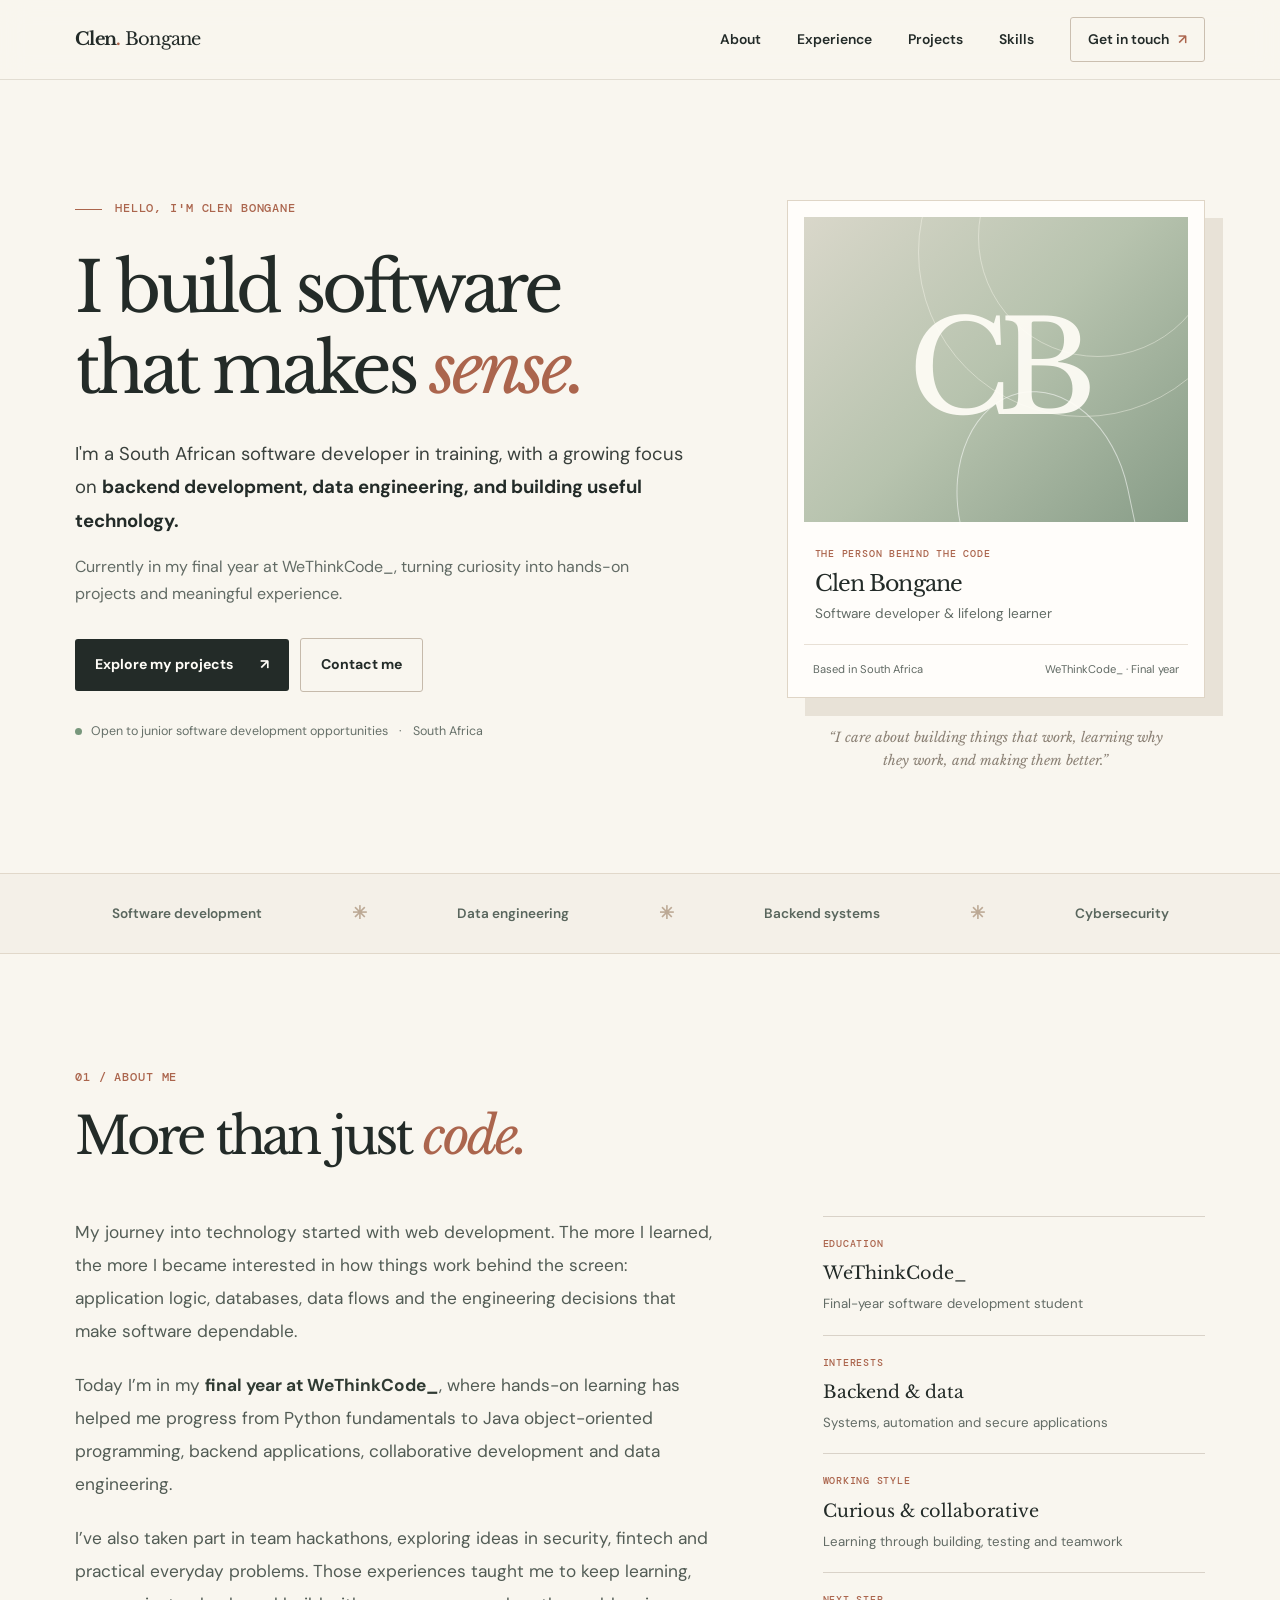
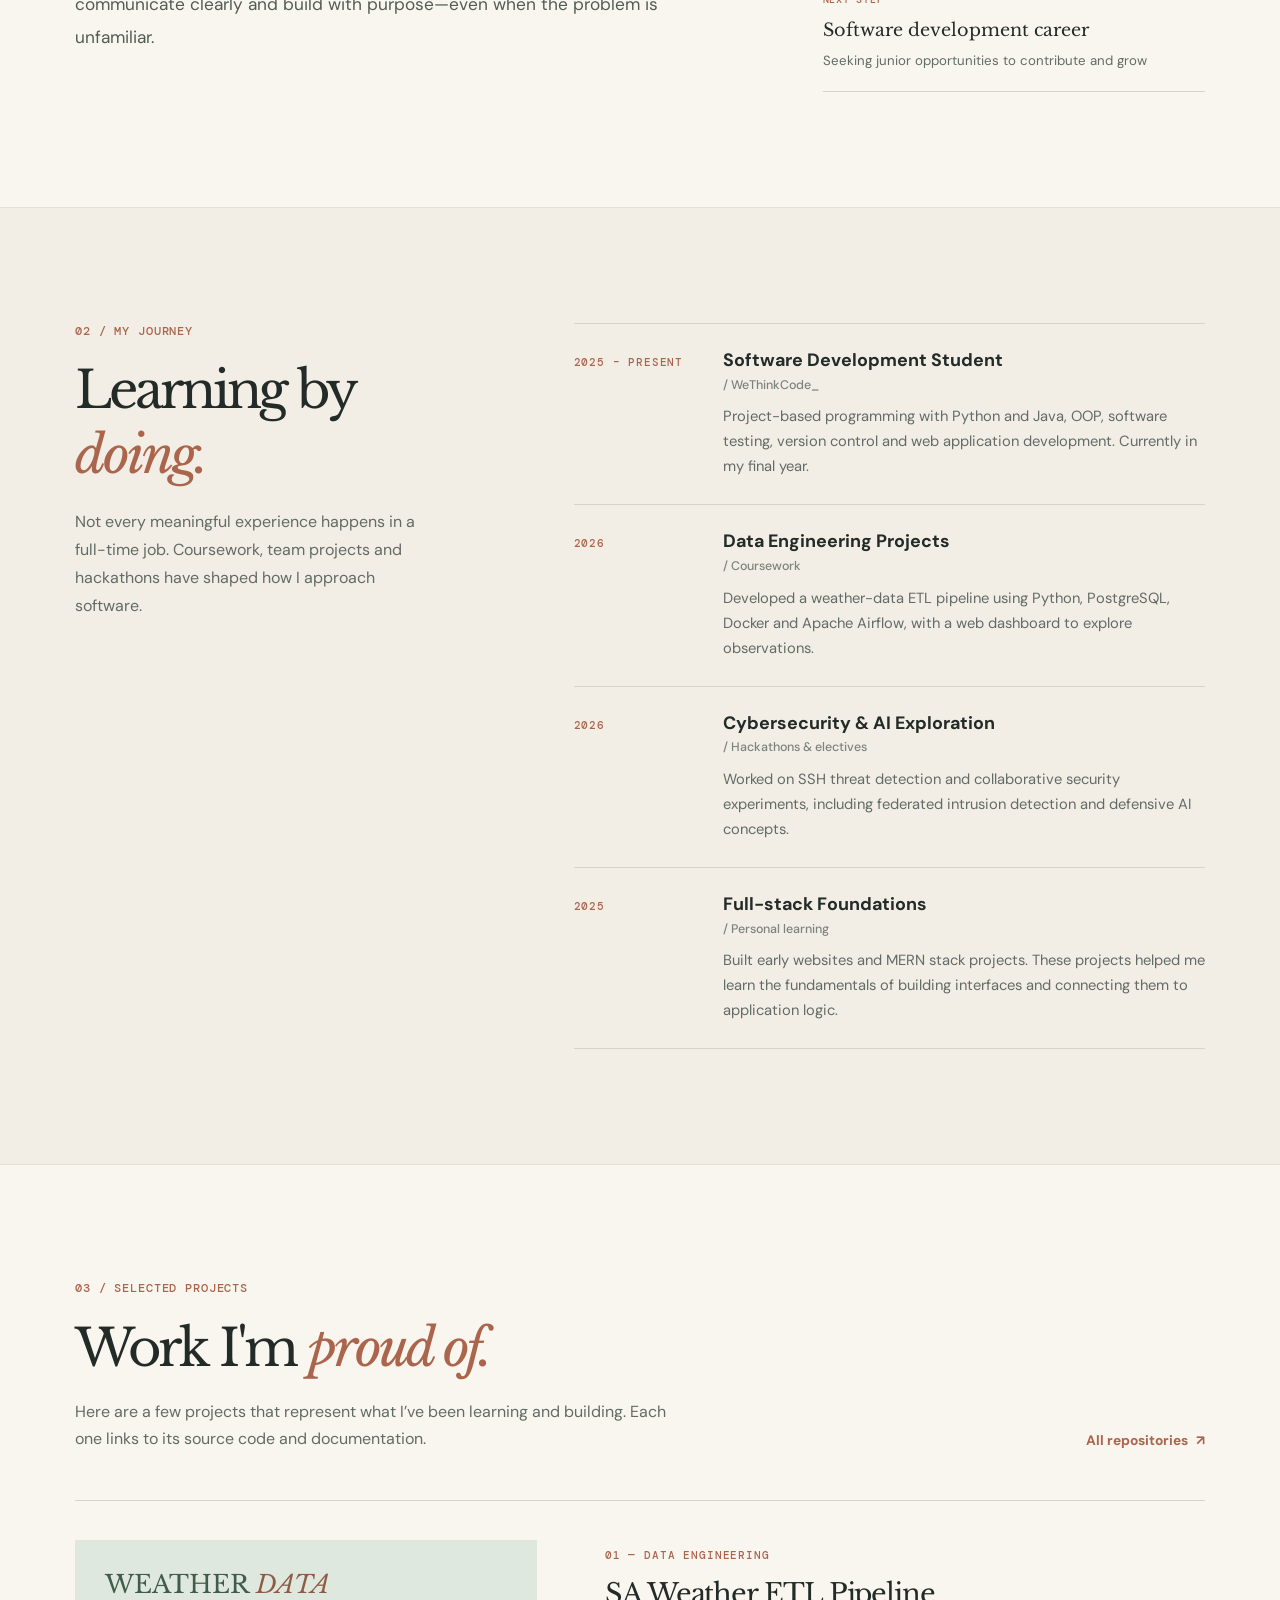
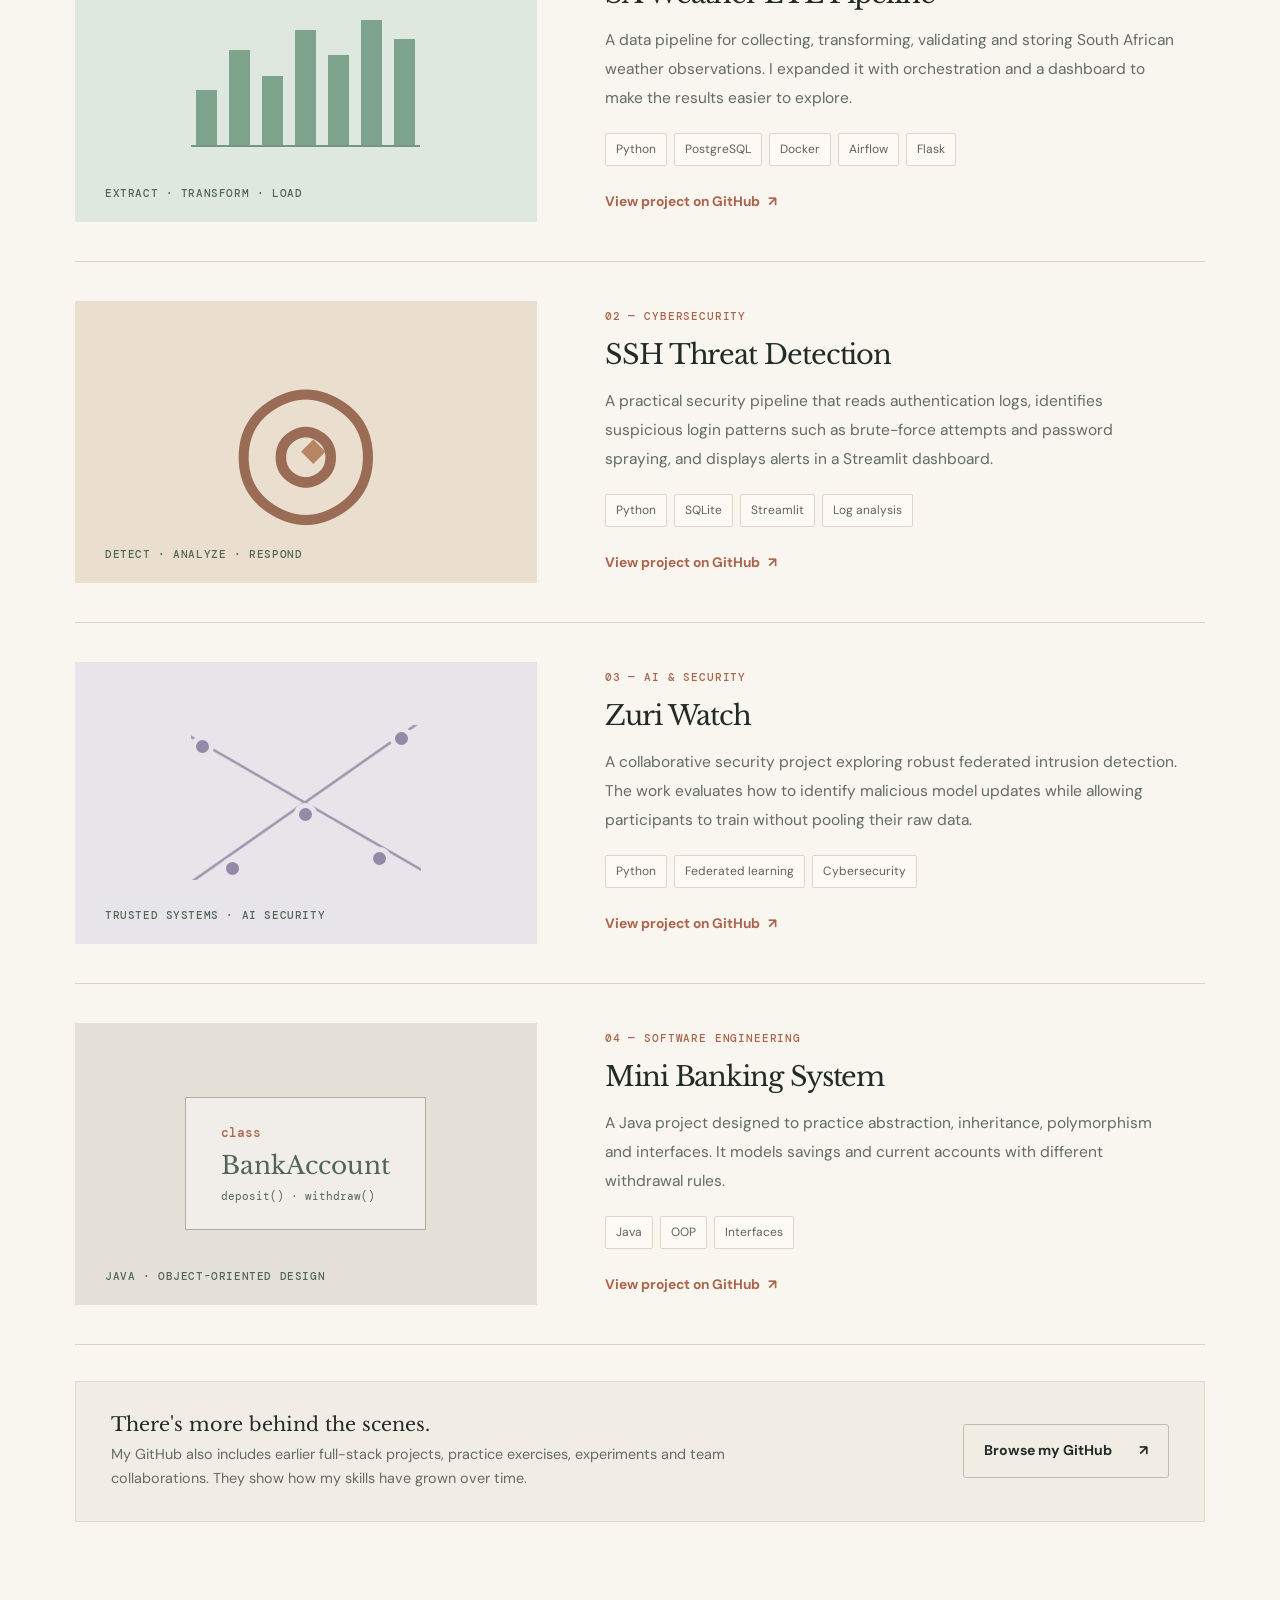
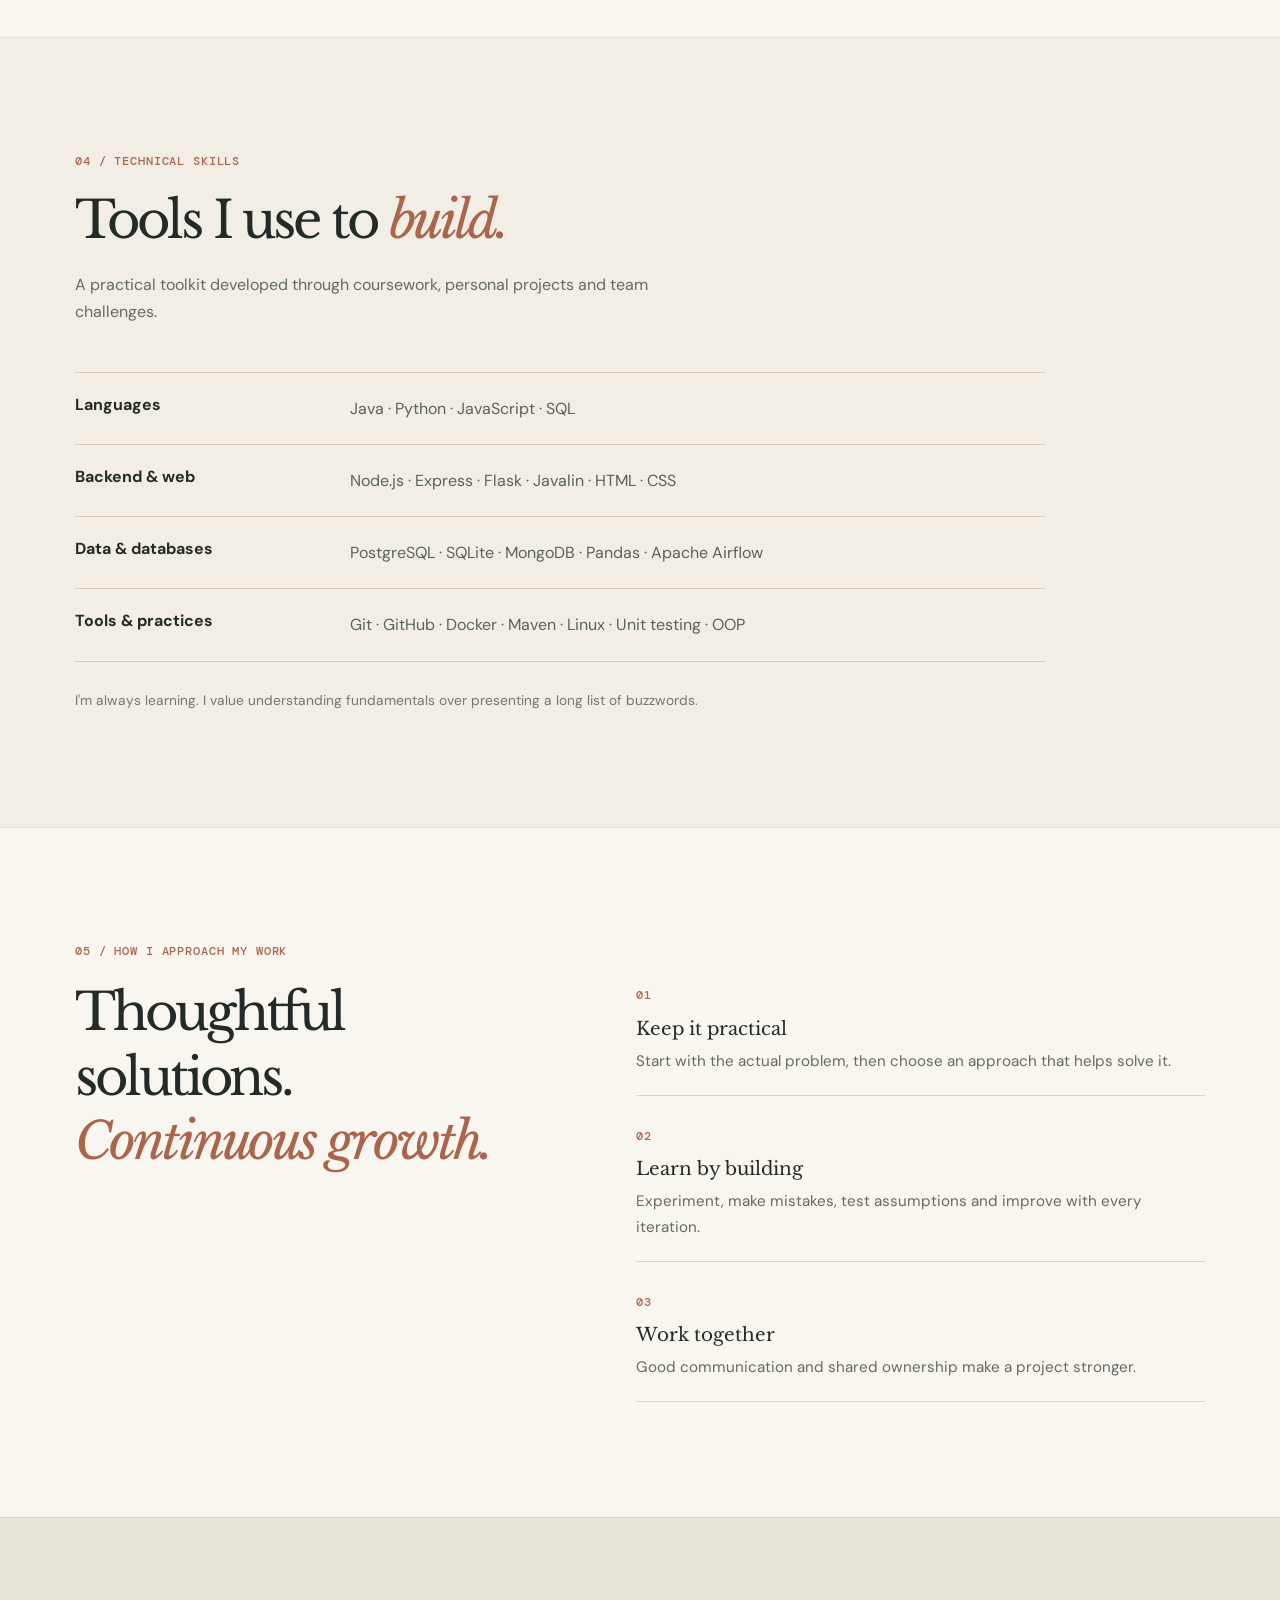
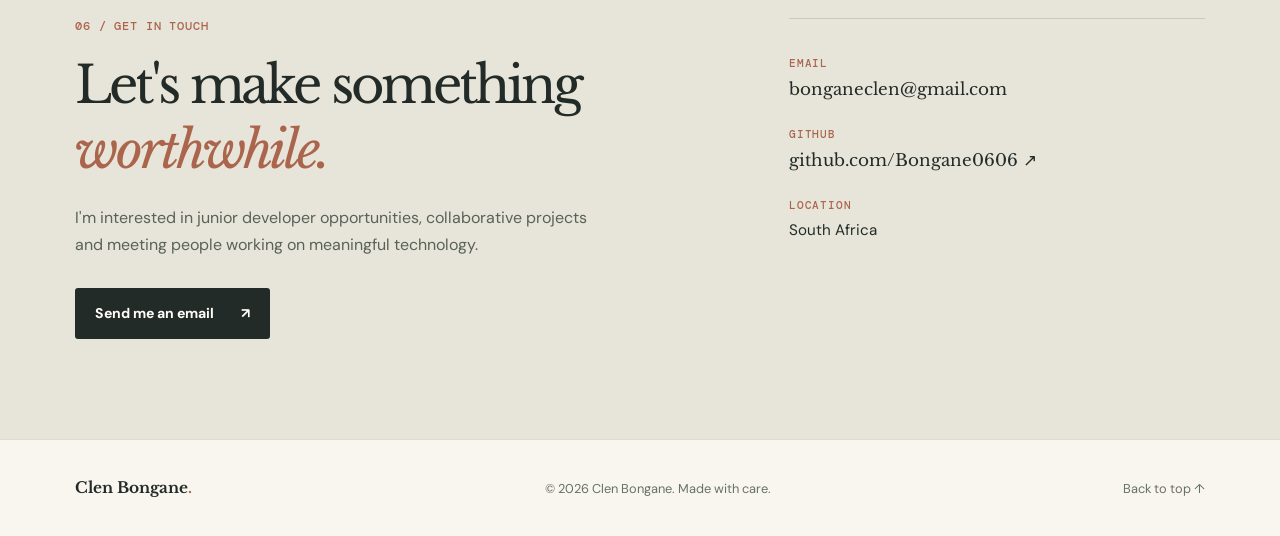
==== commit 199deda6: "Redesign portfolio with warm editorial style and expanded biography" ====
--- a/index.html
+++ b/index.html
@@ -1,139 +1,91 @@
-<!DOCTYPE html>
+<!doctype html>
 <html lang="en">
 <head>
-  <meta charset="UTF-8">
+  <meta charset="utf-8">
   <meta name="viewport" content="width=device-width, initial-scale=1">
-  <meta name="theme-color" content="#0a1020">
-  <meta name="description" content="Clen Bongane — South African software developer and final-year WeThinkCode_ student. Explore backend, data engineering, full-stack and cybersecurity projects.">
+  <meta name="theme-color" content="#f9f6ef">
+  <meta name="description" content="Clen Bongane is a South African software development student at WeThinkCode_, building Java applications, Python data pipelines, full-stack projects and security tools.">
   <meta property="og:title" content="Clen Bongane | Software Developer">
-  <meta property="og:description" content="Backend development, data engineering and secure software. Explore my projects and experience.">
-  <meta property="og:type" content="website">
-  <title>Clen Bongane — Software Developer</title>
+  <meta property="og:description" content="Software development, data engineering and a portfolio of practical projects.">
+  <title>Clen Bongane | Software Developer</title>
   <link rel="preconnect" href="https://fonts.googleapis.com">
   <link rel="preconnect" href="https://fonts.gstatic.com" crossorigin>
-  <link href="https://fonts.googleapis.com/css2?family=DM+Sans:wght@400;500;600;700&family=Space+Grotesk:wght@400;500;600;700&family=Space+Mono:wght@400;700&display=swap" rel="stylesheet">
+  <link href="https://fonts.googleapis.com/css2?family=DM+Sans:wght@400;500;600;700&family=DM+Mono:wght@400;500&family=Libre+Baskerville:ital,wght@0,400;0,700;1,400&display=swap" rel="stylesheet">
   <link rel="stylesheet" href="portfolio.css">
   <script src="portfolio.js" defer></script>
 </head>
 <body>
   <a class="skip-link" href="#main">Skip to content</a>
-  <div class="ambient ambient-one" aria-hidden="true"></div>
-  <div class="ambient ambient-two" aria-hidden="true"></div>
   <header class="site-header">
-    <div class="shell nav-shell">
-      <a href="#top" class="brand" aria-label="Clen Bongane homepage"><span class="brand-mark">C<span>/</span>B</span><span class="brand-label">clen<span class="accent">.dev</span></span></a>
-      <button class="nav-toggle" type="button" aria-label="Open navigation" aria-expanded="false" aria-controls="primary-navigation"><span></span><span></span><span></span></button>
-      <nav id="primary-navigation" class="nav-links" aria-label="Main navigation">
-        <a href="#work">Work</a>
-        <a href="#skills">Expertise</a>
-        <a href="#about">About</a>
-        <a href="#contact" class="nav-contact">Let's talk <span aria-hidden="true">↗</span></a>
+    <div class="container header-inner">
+      <a class="brand" href="#top" aria-label="Clen Bongane, home">Clen<span class="brand-dot">.</span> <span class="brand-last">Bongane</span></a>
+      <button class="menu-toggle" type="button" aria-expanded="false" aria-controls="main-nav" aria-label="Open menu"><span></span><span></span><span></span></button>
+      <nav id="main-nav" class="nav" aria-label="Main navigation">
+        <a href="#about">About</a><a href="#experience">Experience</a><a href="#projects">Projects</a><a href="#skills">Skills</a>
+        <a class="nav-contact" href="#contact">Get in touch <span aria-hidden="true">↗</span></a>
       </nav>
     </div>
   </header>
+  <main id="main">
+    <section class="hero container" id="top">
+      <div class="hero-primary">
+        <p class="eyebrow"><span class="eyebrow-line"></span> HELLO, I'M CLEN BONGANE</p>
+        <h1>I build software<br>that makes <em>sense.</em></h1>
+        <p class="hero-intro">I'm a South African software developer in training, with a growing focus on <strong>backend development, data engineering, and building useful technology.</strong></p>
+        <p class="hero-sub">Currently in my final year at WeThinkCode_, turning curiosity into hands-on projects and meaningful experience.</p>
+        <div class="hero-buttons"><a class="btn btn-dark" href="#projects">Explore my projects <span aria-hidden="true">↗</span></a><a class="btn btn-outline" href="mailto:bonganeclen@gmail.com">Contact me</a></div>
+        <div class="hero-caption"><span class="status-indicator" aria-hidden="true"></span> Open to junior software development opportunities <span class="separator">·</span> South Africa</div>
+      </div>
+      <aside class="hero-aside" aria-label="Quick introduction">
+        <div class="profile-card">
+          <div class="profile-art" aria-hidden="true"><span class="profile-initials">CB</span><div class="profile-arc arc-one"></div><div class="profile-arc arc-two"></div></div>
+          <div class="profile-details"><p class="mini-eyebrow">THE PERSON BEHIND THE CODE</p><h2>Clen Bongane</h2><p>Software developer & lifelong learner</p></div>
+          <div class="profile-bottom"><span>Based in South Africa</span><span>WeThinkCode_ · Final year</span></div>
+        </div>
+        <p class="hero-aside-note">“I care about building things that work, learning why they work, and making them better.”</p>
+      </aside>
+    </section>
 
-  <main id="main">
-    <section id="top" class="hero shell" aria-labelledby="hero-title">
-      <div class="hero-copy">
-        <div class="eyebrow"><span class="live-dot" aria-hidden="true"></span> OPEN TO JUNIOR DEVELOPER OPPORTUNITIES</div>
-        <p class="hero-hello">Hello, world. I'm</p>
-        <h1 id="hero-title">Clen <span class="gradient-text">Bongane.</span></h1>
-        <p class="hero-role">Software Developer <span class="slash">/</span> Backend &amp; Data Engineering</p>
-        <p class="hero-description">I turn ideas into working software — from Java applications and Python data pipelines to security-minded systems. Final-year WeThinkCode_ student, building from South Africa.</p>
-        <div class="hero-actions">
-          <a href="#work" class="button button-primary">Explore my work <span aria-hidden="true">↗</span></a>
-          <a href="mailto:bonganeclen@gmail.com?subject=Let's%20connect" class="button button-ghost">Get in touch <span aria-hidden="true">→</span></a>
-        </div>
-        <div class="hero-meta"><span><i aria-hidden="true">◈</i> South Africa</span><span><i aria-hidden="true">⌘</i> Final-year WeThinkCode_ student</span></div>
-      </div>
-      <div class="hero-visual" aria-label="Developer-inspired terminal illustration">
-        <div class="halo halo-1" aria-hidden="true"></div>
-        <div class="halo halo-2" aria-hidden="true"></div>
-        <div class="terminal">
-          <div class="terminal-top"><div class="terminal-dots" aria-hidden="true"><b></b><b></b><b></b></div><span>about-clen.js</span><span class="terminal-file">● portfolio</span></div>
-          <div class="terminal-body">
-            <div class="code-line"><span class="line-no">01</span><span><span class="syntax-purple">const</span> <span class="syntax-blue">developer</span> = {</span></div>
-            <div class="code-line"><span class="line-no">02</span><span>&nbsp;&nbsp;name: <span class="syntax-green">'Clen Bongane'</span>,</span></div>
-            <div class="code-line"><span class="line-no">03</span><span>&nbsp;&nbsp;focus: [</span></div>
-            <div class="code-line"><span class="line-no">04</span><span>&nbsp;&nbsp;&nbsp;&nbsp;<span class="syntax-green">'Backend'</span>,</span></div>
-            <div class="code-line"><span class="line-no">05</span><span>&nbsp;&nbsp;&nbsp;&nbsp;<span class="syntax-green">'Data Engineering'</span>,</span></div>
-            <div class="code-line"><span class="line-no">06</span><span>&nbsp;&nbsp;&nbsp;&nbsp;<span class="syntax-green">'Security'</span></span></div>
-            <div class="code-line"><span class="line-no">07</span><span>&nbsp;&nbsp;],</span></div>
-            <div class="code-line"><span class="line-no">08</span><span>&nbsp;&nbsp;mindset: <span class="syntax-green">'Always learning'</span></span></div>
-            <div class="code-line"><span class="line-no">09</span><span>};</span></div>
-            <div class="terminal-output"><span class="syntax-green">➜</span> Building what matters<span class="cursor"></span></div>
-          </div>
-        </div>
-        <div class="floating-tag tag-one">PYTHON <span>●</span> JAVA</div>
-        <div class="floating-tag tag-two">DATA <span>/</span> SYSTEMS</div>
+    <section class="intro-band" aria-label="Areas of interest"><div class="container band-inner"><span>Software development</span><span class="band-star">✳</span><span>Data engineering</span><span class="band-star">✳</span><span>Backend systems</span><span class="band-star">✳</span><span>Cybersecurity</span></div></section>
+
+    <section id="about" class="section container about-section">
+      <div class="section-heading"><span class="section-number">01 / ABOUT ME</span><h2>More than just <em>code.</em></h2></div>
+      <div class="about-layout">
+        <div class="about-statement"><p>My journey into technology started with web development. The more I learned, the more I became interested in how things work behind the screen: application logic, databases, data flows and the engineering decisions that make software dependable.</p><p>Today I’m in my <strong>final year at WeThinkCode_</strong>, where hands-on learning has helped me progress from Python fundamentals to Java object-oriented programming, backend applications, collaborative development and data engineering.</p><p>I’ve also taken part in team hackathons, exploring ideas in security, fintech and practical everyday problems. Those experiences taught me to keep learning, communicate clearly and build with purpose—even when the problem is unfamiliar.</p></div>
+        <div class="about-facts"><div class="fact"><span class="fact-label">EDUCATION</span><strong>WeThinkCode_</strong><span>Final-year software development student</span></div><div class="fact"><span class="fact-label">INTERESTS</span><strong>Backend & data</strong><span>Systems, automation and secure applications</span></div><div class="fact"><span class="fact-label">WORKING STYLE</span><strong>Curious & collaborative</strong><span>Learning through building, testing and teamwork</span></div><div class="fact"><span class="fact-label">NEXT STEP</span><strong>Software development career</strong><span>Seeking junior opportunities to contribute and grow</span></div></div>
       </div>
     </section>
 
-    <div class="marquee-border" aria-hidden="true"><div class="shell tech-marquee">PYTHON <span>✦</span> JAVA <span>✦</span> JAVASCRIPT <span>✦</span> POSTGRESQL <span>✦</span> DOCKER <span>✦</span> GIT <span>✦</span> AIRFLOW</div></div>
-
-    <section id="work" class="section shell" aria-labelledby="work-title">
-      <div class="section-intro">
-        <div><p class="section-kicker">01 / SELECTED WORK</p><h2 id="work-title">Projects that <span class="gradient-text">speak for themselves.</span></h2></div>
-        <p>A mix of real-world problems, experiments, and learning by building. Explore the code and documentation on GitHub.</p>
-      </div>
-      <div class="projects-grid">
-        <article class="project-card project-featured">
-          <div class="card-upper"><span class="project-number">FEATURED / 01</span><span class="category">DATA ENGINEERING</span></div>
-          <div class="featured-layout"><div><div class="project-symbol" aria-hidden="true">◌</div><h3>SA Weather ETL Pipeline</h3><p>From raw weather observations to a working data platform: extract, validate, store, orchestrate, and visualize South African weather data.</p><div class="tags"><span>Python</span><span>PostgreSQL</span><span>Docker</span><span>Airflow</span><span>Flask</span></div><a class="project-link" href="https://github.com/Bongane0606/sa-weather-etl-pipeline" target="_blank" rel="noopener noreferrer">Explore repository <span aria-hidden="true">↗</span></a></div>
-          <div class="pipeline-art" aria-hidden="true"><div class="pipeline-node">EXTRACT <span>●</span></div><div class="pipeline-track">↓</div><div class="pipeline-node">TRANSFORM <span>●</span></div><div class="pipeline-track">↓</div><div class="pipeline-node">LOAD &amp; VISUALIZE <span>●</span></div></div></div>
-        </article>
-
-        <article class="project-card">
-          <div class="card-upper"><span class="project-number">02 / AI SECURITY</span><span class="card-icon" aria-hidden="true">⌁</span></div>
-          <h3>Zuri Watch</h3><p>Federated intrusion detection research exploring how multiple participants can train models while defending against malicious updates.</p><div class="tags"><span>Python</span><span>Federated learning</span><span>AI security</span></div>
-          <a class="project-link" href="https://github.com/Bongane0606/Zuri-Watch" target="_blank" rel="noopener noreferrer">View project <span aria-hidden="true">↗</span></a>
-        </article>
-
-        <article class="project-card">
-          <div class="card-upper"><span class="project-number">03 / CYBERSECURITY</span><span class="card-icon" aria-hidden="true">⛨</span></div>
-          <h3>SSH Threat Detection</h3><p>A security pipeline that parses authentication logs, flags brute-force and password-spraying patterns, and presents alerts in a dashboard.</p><div class="tags"><span>Python</span><span>SQLite</span><span>Streamlit</span></div>
-          <a class="project-link" href="https://github.com/Bongane0606/Log-analysis-and-threat-detection-pipeline" target="_blank" rel="noopener noreferrer">View project <span aria-hidden="true">↗</span></a>
-        </article>
-
-        <article class="project-card">
-          <div class="card-upper"><span class="project-number">04 / JAVA</span><span class="card-icon" aria-hidden="true">⌘</span></div>
-          <h3>Mini Banking System</h3><p>Object-oriented banking logic with account types, controlled withdrawals, abstraction, inheritance, and interfaces.</p><div class="tags"><span>Java</span><span>OOP</span><span>Interfaces</span></div>
-          <a class="project-link" href="https://github.com/Bongane0606/Mini-Banking-System" target="_blank" rel="noopener noreferrer">View project <span aria-hidden="true">↗</span></a>
-        </article>
-
-        <article class="project-card">
-          <div class="card-upper"><span class="project-number">05 / FULL STACK</span><span class="card-icon" aria-hidden="true">◇</span></div>
-          <h3>Final MERN Project</h3><p>An earlier full-stack development project documenting my journey through MongoDB, Express, React, and Node.js.</p><div class="tags"><span>MongoDB</span><span>Express</span><span>React</span><span>Node.js</span></div>
-          <a class="project-link" href="https://github.com/Bongane0606/FINAL-MERN-PROJECT" target="_blank" rel="noopener noreferrer">View project <span aria-hidden="true">↗</span></a>
-        </article>
-
-        <article class="project-card">
-          <div class="card-upper"><span class="project-number">06 / COMMUNITY</span><span class="card-icon" aria-hidden="true">✳</span></div>
-          <h3>More on GitHub</h3><p>Coursework, collaborative hackathons, prototypes, experiments, and the work behind the journey. Explore the full collection.</p><div class="tags"><span>Collaboration</span><span>Learning</span><span>Experiments</span></div>
-          <a class="project-link" href="https://github.com/Bongane0606?tab=repositories" target="_blank" rel="noopener noreferrer">Browse repositories <span aria-hidden="true">↗</span></a>
-        </article>
-      </div>
-    </section>
-
-    <section id="skills" class="section section-toned" aria-labelledby="skills-title"><div class="shell">
-      <div class="section-intro"><div><p class="section-kicker">02 / MY TOOLKIT</p><h2 id="skills-title">From idea to <span class="gradient-text">implementation.</span></h2></div><p>I like understanding the whole system — the logic, data, developer tooling, and how people actually use it.</p></div>
-      <div class="skills-grid">
-        <div class="skill-card"><div class="skill-icon" aria-hidden="true">{ }</div><h3>Programming</h3><p>Writing readable, testable application logic.</p><div class="skill-list"><span>Java</span><span>Python</span><span>JavaScript</span><span>SQL</span></div></div>
-        <div class="skill-card"><div class="skill-icon" aria-hidden="true">↗</div><h3>Backend &amp; Web</h3><p>Building connected applications and user-facing interfaces.</p><div class="skill-list"><span>Node.js</span><span>Express</span><span>Flask</span><span>HTML &amp; CSS</span></div></div>
-        <div class="skill-card"><div class="skill-icon" aria-hidden="true">▤</div><h3>Data Engineering</h3><p>Moving, validating, storing, and exploring data.</p><div class="skill-list"><span>PostgreSQL</span><span>SQLite</span><span>Airflow</span><span>Pandas</span></div></div>
-        <div class="skill-card"><div class="skill-icon" aria-hidden="true">⌘</div><h3>Developer Tools</h3><p>Building and collaborating with practical workflows.</p><div class="skill-list"><span>Git &amp; GitHub</span><span>Docker</span><span>Maven</span><span>Linux</span></div></div>
+    <section id="experience" class="section section-alt"><div class="container experience-layout">
+      <div class="section-heading"><span class="section-number">02 / MY JOURNEY</span><h2>Learning by <em>doing.</em></h2><p>Not every meaningful experience happens in a full-time job. Coursework, team projects and hackathons have shaped how I approach software.</p></div>
+      <div class="journey">
+        <article class="journey-item"><span class="journey-time">2025 – PRESENT</span><div><h3>Software Development Student <span class="org">/ WeThinkCode_</span></h3><p>Project-based programming with Python and Java, OOP, software testing, version control and web application development. Currently in my final year.</p></div></article>
+        <article class="journey-item"><span class="journey-time">2026</span><div><h3>Data Engineering Projects <span class="org">/ Coursework</span></h3><p>Developed a weather-data ETL pipeline using Python, PostgreSQL, Docker and Apache Airflow, with a web dashboard to explore observations.</p></div></article>
+        <article class="journey-item"><span class="journey-time">2026</span><div><h3>Cybersecurity & AI Exploration <span class="org">/ Hackathons & electives</span></h3><p>Worked on SSH threat detection and collaborative security experiments, including federated intrusion detection and defensive AI concepts.</p></div></article>
+        <article class="journey-item"><span class="journey-time">2025</span><div><h3>Full-stack Foundations <span class="org">/ Personal learning</span></h3><p>Built early websites and MERN stack projects. These projects helped me learn the fundamentals of building interfaces and connecting them to application logic.</p></div></article>
       </div>
     </div></section>
 
-    <section id="about" class="section shell" aria-labelledby="about-title">
-      <div class="about-layout">
-        <div><p class="section-kicker">03 / THE PERSON BEHIND THE CODE</p><h2 id="about-title">Curious by nature.<br><span class="gradient-text">Builder by choice.</span></h2><p class="about-lead">My journey started with learning how websites work. Today, I'm learning to think in systems, solve problems with code, and build software that is useful beyond the classroom.</p><p>I’m in my final year at <strong>WeThinkCode_</strong>, where I've progressed through Python fundamentals, Java object-oriented programming, software development practices, and project-based learning. Team hackathons have pushed me to communicate clearly, experiment quickly, and contribute under pressure.</p><a href="https://github.com/Bongane0606" target="_blank" rel="noopener noreferrer" class="text-link">See my GitHub journey <span aria-hidden="true">↗</span></a></div>
-        <div class="timeline"><div class="timeline-item"><span class="timeline-year">2025</span><div><h3>Full-stack foundations</h3><p>Learned web development and worked on MERN and portfolio projects.</p></div></div><div class="timeline-item"><span class="timeline-year">2026</span><div><h3>Backend &amp; software engineering</h3><p>Developed Python and Java skills through WeThinkCode_ projects and hands-on exercises.</p></div></div><div class="timeline-item"><span class="timeline-year">2026</span><div><h3>Data, security &amp; collaboration</h3><p>Built an automated weather pipeline, explored threat detection, and took part in team hackathons.</p></div></div><div class="timeline-item"><span class="timeline-year">NEXT</span><div><h3>Real-world impact</h3><p>Looking to contribute, learn, and grow on an engineering team.</p></div></div></div>
+    <section id="projects" class="section container">
+      <div class="section-heading projects-heading"><div><span class="section-number">03 / SELECTED PROJECTS</span><h2>Work I'm <em>proud of.</em></h2><p>Here are a few projects that represent what I’ve been learning and building. Each one links to its source code and documentation.</p></div><a class="simple-link" href="https://github.com/Bongane0606?tab=repositories" target="_blank" rel="noopener noreferrer">All repositories <span aria-hidden="true">↗</span></a></div>
+      <div class="project-list">
+        <article class="project"><div class="project-image project-weather" aria-hidden="true"><span class="project-graphic-title">WEATHER <b>DATA</b></span><div class="weather-bars"><i></i><i></i><i></i><i></i><i></i><i></i><i></i></div><span class="graphic-footer">EXTRACT · TRANSFORM · LOAD</span></div><div class="project-description"><span class="project-kicker">01 — DATA ENGINEERING</span><h3>SA Weather ETL Pipeline</h3><p>A data pipeline for collecting, transforming, validating and storing South African weather observations. I expanded it with orchestration and a dashboard to make the results easier to explore.</p><div class="project-tags"><span>Python</span><span>PostgreSQL</span><span>Docker</span><span>Airflow</span><span>Flask</span></div><a class="simple-link" href="https://github.com/Bongane0606/sa-weather-etl-pipeline" target="_blank" rel="noopener noreferrer">View project on GitHub <span aria-hidden="true">↗</span></a></div></article>
+        <article class="project"><div class="project-image project-security" aria-hidden="true"><div class="security-symbol">◎<span class="security-dot">◆</span></div><span class="graphic-footer">DETECT · ANALYZE · RESPOND</span></div><div class="project-description"><span class="project-kicker">02 — CYBERSECURITY</span><h3>SSH Threat Detection</h3><p>A practical security pipeline that reads authentication logs, identifies suspicious login patterns such as brute-force attempts and password spraying, and displays alerts in a Streamlit dashboard.</p><div class="project-tags"><span>Python</span><span>SQLite</span><span>Streamlit</span><span>Log analysis</span></div><a class="simple-link" href="https://github.com/Bongane0606/Log-analysis-and-threat-detection-pipeline" target="_blank" rel="noopener noreferrer">View project on GitHub <span aria-hidden="true">↗</span></a></div></article>
+        <article class="project"><div class="project-image project-ai" aria-hidden="true"><div class="network-graphic"><span></span><span></span><span></span><span></span><span></span></div><span class="graphic-footer">TRUSTED SYSTEMS · AI SECURITY</span></div><div class="project-description"><span class="project-kicker">03 — AI & SECURITY</span><h3>Zuri Watch</h3><p>A collaborative security project exploring robust federated intrusion detection. The work evaluates how to identify malicious model updates while allowing participants to train without pooling their raw data.</p><div class="project-tags"><span>Python</span><span>Federated learning</span><span>Cybersecurity</span></div><a class="simple-link" href="https://github.com/Bongane0606/Zuri-Watch" target="_blank" rel="noopener noreferrer">View project on GitHub <span aria-hidden="true">↗</span></a></div></article>
+        <article class="project"><div class="project-image project-java" aria-hidden="true"><div class="java-graphic"><span>class</span><strong>BankAccount</strong><small>deposit() · withdraw()</small></div><span class="graphic-footer">JAVA · OBJECT-ORIENTED DESIGN</span></div><div class="project-description"><span class="project-kicker">04 — SOFTWARE ENGINEERING</span><h3>Mini Banking System</h3><p>A Java project designed to practice abstraction, inheritance, polymorphism and interfaces. It models savings and current accounts with different withdrawal rules.</p><div class="project-tags"><span>Java</span><span>OOP</span><span>Interfaces</span></div><a class="simple-link" href="https://github.com/Bongane0606/Mini-Banking-System" target="_blank" rel="noopener noreferrer">View project on GitHub <span aria-hidden="true">↗</span></a></div></article>
       </div>
+      <div class="project-more"><div><h3>There's more behind the scenes.</h3><p>My GitHub also includes earlier full-stack projects, practice exercises, experiments and team collaborations. They show how my skills have grown over time.</p></div><a class="btn btn-outline" href="https://github.com/Bongane0606" target="_blank" rel="noopener noreferrer">Browse my GitHub <span aria-hidden="true">↗</span></a></div>
     </section>
 
-    <section id="contact" class="section contact-section" aria-labelledby="contact-title"><div class="shell contact-content"><p class="section-kicker">04 / LET'S BUILD SOMETHING</p><h2 id="contact-title">Have an idea or an <span class="gradient-text">opportunity?</span></h2><p>I'm interested in junior software developer roles, meaningful collaborations, and conversations with people building great technology.</p><a class="button button-primary contact-button" href="mailto:bonganeclen@gmail.com?subject=Hello%20Clen">Say hello by email <span aria-hidden="true">↗</span></a><a class="contact-email" href="mailto:bonganeclen@gmail.com">bonganeclen@gmail.com</a></div></section>
+    <section id="skills" class="section section-alt"><div class="container"><div class="section-heading"><span class="section-number">04 / TECHNICAL SKILLS</span><h2>Tools I use to <em>build.</em></h2><p>A practical toolkit developed through coursework, personal projects and team challenges.</p></div>
+      <div class="skills-list"><div class="skill-row"><h3>Languages</h3><p>Java · Python · JavaScript · SQL</p></div><div class="skill-row"><h3>Backend & web</h3><p>Node.js · Express · Flask · Javalin · HTML · CSS</p></div><div class="skill-row"><h3>Data & databases</h3><p>PostgreSQL · SQLite · MongoDB · Pandas · Apache Airflow</p></div><div class="skill-row"><h3>Tools & practices</h3><p>Git · GitHub · Docker · Maven · Linux · Unit testing · OOP</p></div></div>
+      <p class="skills-note">I'm always learning. I value understanding fundamentals over presenting a long list of buzzwords.</p>
+    </div></section>
+
+    <section class="section values-section container"><span class="section-number">05 / HOW I APPROACH MY WORK</span><div class="values-layout"><h2>Thoughtful solutions.<br><em>Continuous growth.</em></h2><div class="values-grid"><div><span class="value-no">01</span><h3>Keep it practical</h3><p>Start with the actual problem, then choose an approach that helps solve it.</p></div><div><span class="value-no">02</span><h3>Learn by building</h3><p>Experiment, make mistakes, test assumptions and improve with every iteration.</p></div><div><span class="value-no">03</span><h3>Work together</h3><p>Good communication and shared ownership make a project stronger.</p></div></div></div></section>
+
+    <section id="contact" class="contact-section"><div class="container contact-layout"><div><span class="section-number">06 / GET IN TOUCH</span><h2>Let's make something <em>worthwhile.</em></h2><p>I'm interested in junior developer opportunities, collaborative projects and meeting people working on meaningful technology.</p><a class="btn btn-dark" href="mailto:bonganeclen@gmail.com?subject=Hello%20Clen">Send me an email <span aria-hidden="true">↗</span></a></div><div class="contact-info"><span class="contact-label">EMAIL</span><a href="mailto:bonganeclen@gmail.com">bonganeclen@gmail.com</a><span class="contact-label">GITHUB</span><a href="https://github.com/Bongane0606" target="_blank" rel="noopener noreferrer">github.com/Bongane0606 ↗</a><span class="contact-label">LOCATION</span><p>South Africa</p></div></div></section>
   </main>
-  <footer class="footer"><div class="shell footer-inner"><a class="footer-logo" href="#top">clen<span>.dev</span></a><p>© <span id="year">2026</span> Clen Bongane. Built with intention.</p><a href="https://github.com/Bongane0606" target="_blank" rel="noopener noreferrer">GitHub ↗</a></div></footer>
+  <footer class="site-footer"><div class="container footer-inner"><strong>Clen Bongane<span class="brand-dot">.</span></strong><span>© <span id="year">2026</span> Clen Bongane. Made with care.</span><a href="#top">Back to top ↑</a></div></footer>
 </body>
 </html>
--- a/portfolio.css
+++ b/portfolio.css
@@ -1,126 +1,56 @@
-:root{--bg:#080d1a;--bg-alt:#0d1628;--surface:#111c30;--surface-high:#14213a;--border:#23324b;--text:#eff4ff;--muted:#a5b3ca;--blue:#52b5ff;--violet:#a78bfa;--teal:#6ce5d9;--radius:20px;--font-body:"DM Sans",sans-serif;--font-display:"Space Grotesk",sans-serif;--font-mono:"Space Mono",monospace}
+:root{--bg:#f9f6ef;--paper:#fffdfa;--alt:#f2eee5;--ink:#232b28;--muted:#626b65;--light:#e2ddd2;--accent:#ab654d;--green:#516957;--serif:"Libre Baskerville",Georgia,serif;--sans:"DM Sans",Arial,sans-serif;--mono:"DM Mono",monospace}
 *{box-sizing:border-box}
-html{scroll-behavior:smooth;scroll-padding-top:85px}
-body{margin:0;min-width:320px;font-family:var(--font-body);background:var(--bg);color:var(--text);line-height:1.65;overflow-x:hidden}
-a{color:inherit;text-decoration:none}
-button{font:inherit}
-::selection{background:#4757b2;color:#fff}
-:focus-visible{outline:3px solid var(--teal);outline-offset:4px}
-.skip-link{position:absolute;top:-90px;left:12px;z-index:100;background:var(--blue);color:#08101c;padding:10px 14px;border-radius:8px}
-.skip-link:focus{top:12px}
-.shell{width:min(1160px,calc(100% - 48px));margin-inline:auto;position:relative}
-.ambient{position:absolute;z-index:-1;pointer-events:none;filter:blur(50px);opacity:.23;border-radius:50%}
-.ambient-one{top:30px;right:-190px;width:580px;height:580px;background:radial-gradient(circle,#6239b8,transparent 70%)}
-.ambient-two{top:370px;left:-220px;width:540px;height:540px;background:radial-gradient(circle,#096ba8,transparent 70%)}
-.site-header{position:sticky;top:0;z-index:30;border-bottom:1px solid rgba(66,86,122,.35);background:rgba(8,13,26,.88);backdrop-filter:blur(22px)}
-.nav-shell{min-height:76px;display:flex;align-items:center;justify-content:space-between;gap:22px}
-.brand{display:inline-flex;align-items:center;gap:13px;font-family:var(--font-display);font-weight:700;font-size:1.17rem;white-space:nowrap}
-.brand-mark{display:grid;place-items:center;border:1px solid #335176;background:#152440;width:43px;height:43px;border-radius:12px;font-family:var(--font-mono);font-size:.83rem}
-.brand-mark span,.brand-label .accent,.footer-logo span{color:var(--blue)}
-.nav-links{display:flex;align-items:center;gap:33px;font-size:.91rem;color:#cbd6e8;font-weight:600}
-.nav-links a:hover{color:#fff}
-.nav-links .nav-contact{padding:10px 17px;border:1px solid #38557c;border-radius:10px;color:#eff4ff;background:rgba(58,112,180,.13)}
-.nav-contact span{color:var(--teal)}
-.nav-toggle{display:none}
-.hero{display:grid;grid-template-columns:1.02fr .98fr;align-items:center;min-height:680px;padding-top:87px;padding-bottom:100px;gap:32px}
-.eyebrow,.section-kicker,.project-number,.category{font-family:var(--font-mono);font-weight:700;letter-spacing:.06em}
-.eyebrow{display:inline-flex;align-items:center;gap:11px;color:#a9d7f7;font-size:.69rem;background:rgba(37,81,131,.23);border:1px solid #2a4b70;border-radius:99px;padding:9px 14px}
-.live-dot{display:inline-block;width:8px;height:8px;background:var(--teal);border-radius:50%;box-shadow:0 0 0 4px rgba(108,229,217,.1)}
-.hero-hello{color:#bdc9df;margin:29px 0 0;font-size:1.16rem}
+html{scroll-behavior:smooth;scroll-padding-top:84px}
+body{margin:0;background:var(--bg);color:var(--ink);font-family:var(--sans);line-height:1.7}
+a{color:inherit;text-decoration:none}button{font:inherit}::selection{background:#e5d1bf}
+.container{width:min(1130px,calc(100% - 48px));margin-inline:auto}
+:focus-visible{outline:3px solid var(--accent);outline-offset:4px}
+.skip-link{position:absolute;top:-90px;left:12px;background:#fff;padding:9px 14px;z-index:100}.skip-link:focus{top:12px}
+.site-header{position:sticky;top:0;z-index:30;background:rgba(249,246,239,.94);border-bottom:1px solid var(--light);backdrop-filter:blur(14px)}
+.header-inner{display:flex;align-items:center;justify-content:space-between;min-height:79px;gap:28px}
+.brand{font-family:var(--serif);font-weight:700;font-size:1.12rem;letter-spacing:-.04em}.brand-last{font-weight:400}.brand-dot{color:var(--accent)}
+.nav{display:flex;align-items:center;gap:36px;font-size:.87rem;font-weight:600}.nav a:hover,.simple-link:hover,.footer-inner a:hover{color:var(--accent)}.nav-contact{border:1px solid #cbbfb0;border-radius:3px;padding:10px 17px}.nav-contact span{margin-left:6px;color:var(--accent)}
+.menu-toggle{display:none}
+.hero{display:grid;grid-template-columns:minmax(0,1.2fr) minmax(320px,.8fr);gap:84px;align-items:center;min-height:690px;padding-top:90px;padding-bottom:100px}
+.eyebrow,.section-number,.mini-eyebrow,.fact-label,.project-kicker,.journey-time,.contact-label,.value-no{font:500 .72rem/1.5 var(--mono);letter-spacing:.075em}
+.eyebrow{color:var(--accent);display:flex;align-items:center;gap:13px;margin-bottom:30px}.eyebrow-line{width:27px;height:1px;background:var(--accent)}
 h1,h2,h3,p{margin-top:0}
-h1,h2,h3{font-family:var(--font-display);line-height:1.13}
-h1{font-size:clamp(3.2rem,6vw,6.15rem);letter-spacing:-.065em;margin:7px 0 15px;font-weight:700}
-.gradient-text{background:linear-gradient(110deg,#5dc0ff 5%,#a78bfa 66%,#8ef1da);-webkit-background-clip:text;background-clip:text;color:transparent}
-.hero-role{font-family:var(--font-display);font-size:clamp(1.08rem,2.3vw,1.55rem);font-weight:600;color:#d5dff0;margin-bottom:20px}
-.slash{color:var(--violet);margin:0 6px}
-.hero-description,.about-layout p,.section-intro>p{color:var(--muted);font-size:1.03rem}
-.hero-description{max-width:580px}
-.hero-actions{display:flex;gap:13px;align-items:center;flex-wrap:wrap;margin-top:32px}
-.button{min-height:49px;padding:12px 19px;display:inline-flex;align-items:center;gap:20px;border-radius:11px;font-weight:700;font-size:.94rem;transition:transform .2s,background-color .2s,border-color .2s}
-.button:hover{transform:translateY(-3px)}
-.button-primary{background:linear-gradient(110deg,#43a5ee,#7975ef);color:#08101a;box-shadow:0 12px 34px rgba(75,130,220,.21)}
-.button-ghost{border:1px solid #395476;background:#111d33}
-.button-ghost:hover{border-color:var(--blue)}
-.hero-meta{display:flex;gap:25px;flex-wrap:wrap;margin-top:40px;color:#95a9c5;font-size:.79rem}
-.hero-meta i{font-style:normal;color:var(--teal);margin-right:5px}
-.hero-visual{position:relative;min-height:460px;display:grid;align-items:center}
-.halo{position:absolute;border:1px solid rgba(83,116,187,.14);border-radius:50%;width:450px;height:450px;left:50%;top:50%;transform:translate(-50%,-50%);pointer-events:none}
-.halo-2{width:365px;height:365px;border-color:rgba(104,132,195,.2)}
-.terminal{position:relative;z-index:2;background:#0b1526;border:1px solid #38516f;border-radius:17px;box-shadow:0 34px 85px rgba(0,0,0,.38),0 0 85px rgba(85,70,175,.08);transform:rotate(-2deg);overflow:hidden}
-.terminal-top{height:53px;display:flex;align-items:center;gap:12px;padding:0 18px;border-bottom:1px solid #283b56;color:#97aeca;font: .7rem var(--font-mono)}
-.terminal-dots{display:flex;gap:7px}.terminal-dots b{width:10px;height:10px;border-radius:50%;background:#f47d81}.terminal-dots b:nth-child(2){background:#e6c56c}.terminal-dots b:nth-child(3){background:#5ecaa9}
-.terminal-file{margin-left:auto;color:#7186a4}
-.terminal-body{padding:24px 15px 30px;font:clamp(.61rem,1.07vw,.8rem)/2.15 var(--font-mono);color:#d7e0ed;overflow:hidden}
-.code-line{display:grid;grid-template-columns:32px 1fr;white-space:nowrap}
-.line-no{color:#4e607a}
-.syntax-purple{color:#b69af8}.syntax-blue{color:#6fbfff}.syntax-green{color:#76e1be}
-.terminal-output{border-top:1px solid #223750;padding-top:13px;margin:15px 4px 0;font-size:.78rem;white-space:nowrap}
-.cursor{display:inline-block;width:7px;height:14px;margin-left:6px;vertical-align:-2px;background:#75e2c9;animation:blink 1.2s steps(2,start) infinite}
-@keyframes blink{to{opacity:0}}
-.floating-tag{position:absolute;z-index:3;border:1px solid #2b4b6a;border-radius:9px;padding:10px 14px;color:#c9def6;font:.66rem var(--font-mono);background:#132341;box-shadow:0 14px 35px #050910;letter-spacing:.05em}
-.floating-tag span{color:var(--teal)}
-.tag-one{top:15px;right:-24px}.tag-two{bottom:12px;left:-20px}
-.marquee-border{border-block:1px solid #1e2c41;background:rgba(20,32,54,.3)}
-.tech-marquee{display:flex;align-items:center;justify-content:space-between;gap:13px;flex-wrap:wrap;min-height:76px;color:#8297b6;font:.75rem var(--font-mono);letter-spacing:.055em}
-.tech-marquee span{color:#4e6385}
-.section{padding-block:112px}
-.section-intro{display:flex;justify-content:space-between;align-items:end;gap:50px;margin-bottom:43px}
-.section-kicker{font-size:.77rem;color:var(--teal);margin-bottom:19px}
-h2{font-size:clamp(2.25rem,4vw,3.7rem);letter-spacing:-.055em;margin:0}
-.section-intro>p{max-width:340px;margin-bottom:4px}
-.projects-grid{display:grid;grid-template-columns:repeat(3,minmax(0,1fr));gap:18px}
-.project-card{position:relative;min-width:0;min-height:325px;display:flex;flex-direction:column;align-items:flex-start;gap:0;padding:27px;border:1px solid #283b56;border-radius:18px;background:linear-gradient(145deg,rgba(28,43,69,.9),rgba(12,23,41,.95));transition:transform .25s,border-color .25s,box-shadow .25s}
-.project-card:hover{transform:translateY(-5px);border-color:#5375a5;box-shadow:0 20px 38px rgba(0,0,0,.16)}
-.project-featured{grid-column:1/-1;min-height:335px;padding:30px 36px;border-color:#415c81;background:radial-gradient(circle at 80% 30%,rgba(79,72,168,.21),transparent 43%),linear-gradient(120deg,#132642,#111a2f)}
-.card-upper{width:100%;display:flex;align-items:center;justify-content:space-between;gap:12px;margin-bottom:28px}
-.project-number{font-size:.69rem;color:#80b8df}
-.category{font-size:.65rem;color:#9d91ed;border:1px solid #554b8c;padding:8px 12px;border-radius:30px}
-.card-icon{font-size:1.8rem;color:var(--violet);font-family:var(--font-display);line-height:1}
-.project-symbol{font-size:2.6rem;color:#6fbfff;line-height:1}
-.project-card h3{font-size:1.55rem;letter-spacing:-.035em;margin-bottom:14px}
-.project-featured h3{font-size:2rem;margin-top:5px}
-.project-card p{color:#adbed5;font-size:.94rem;line-height:1.7;margin-bottom:19px}
-.project-featured p{max-width:650px}
-.tags,.skill-list{display:flex;gap:7px;flex-wrap:wrap;margin-bottom:23px}
-.tags span{border:1px solid #334b6b;border-radius:6px;padding:4px 8px;color:#a7c4e1;background:rgba(42,65,99,.23);font-size:.7rem;white-space:nowrap}
-.project-link{color:#7ed3ff;font-weight:700;font-size:.9rem;margin-top:auto}
-.project-link span{display:inline-block;transition:transform .2s}.project-link:hover span{transform:translate(3px,-3px)}
-.featured-layout{display:grid;grid-template-columns:minmax(0,1.5fr) minmax(195px,.8fr);gap:50px;align-items:center;width:100%}
-.pipeline-art{padding:24px 18px;border-radius:14px;border:1px dashed #426185;background:rgba(8,19,37,.4)}
-.pipeline-node{display:flex;align-items:center;justify-content:space-between;border:1px solid #385576;border-radius:9px;padding:12px 14px;background:#122640;font:.69rem var(--font-mono);color:#cce0f2}
-.pipeline-node span{color:#64dfc1}
-.pipeline-track{text-align:center;color:#77abed;font:1.2rem/1.8 var(--font-mono)}
-.section-toned{background:linear-gradient(180deg,#0d1628,#101a2d);border-block:1px solid #203049}
-.skills-grid{display:grid;grid-template-columns:repeat(4,minmax(0,1fr));gap:17px}
-.skill-card{padding:26px 22px;background:#111d32;border:1px solid #30405b;border-radius:16px}
-.skill-icon{width:48px;height:48px;display:grid;place-items:center;border:1px solid #405a83;border-radius:12px;color:#91d2ff;font:1.25rem var(--font-mono);margin-bottom:28px;background:#192d48}
-.skill-card h3{font-size:1.2rem;margin-bottom:13px}
-.skill-card p{font-size:.87rem;color:#a5b5cc;min-height:70px}
-.skill-list{margin-top:20px;margin-bottom:0}
-.skill-list span{color:#9cb5d7;font-size:.73rem}
-.skill-list span:not(:last-child)::after{content:"  /";color:#627899;padding-left:5px}
-.about-layout{display:grid;grid-template-columns:1fr 1fr;gap:100px;align-items:center}
-.about-layout h2{margin-bottom:26px}
-.about-layout strong{color:#e2ebfc}
-.about-layout .about-lead{color:#d7e2f3;font-size:1.15rem;line-height:1.8}
-.text-link{display:inline-block;color:var(--blue);font-weight:700;margin-top:17px}
-.timeline{border-left:1px solid #3b526d;padding-left:35px}
-.timeline-item{position:relative;display:grid;grid-template-columns:69px 1fr;gap:18px;padding:0 0 32px}
-.timeline-item:last-child{padding-bottom:0}
-.timeline-item::before{content:"";width:11px;height:11px;border-radius:50%;background:#72c5f8;position:absolute;left:-41px;top:7px;box-shadow:0 0 0 5px #1b2b45}
-.timeline-year{font:.73rem var(--font-mono);color:var(--teal);padding-top:2px}
-.timeline-item h3{font-size:1.08rem;margin-bottom:8px}
-.timeline-item p{color:#a8b8d0;font-size:.91rem;margin:0}
-.contact-section{text-align:center;background:radial-gradient(ellipse at 50% 15%,rgba(63,77,158,.24),transparent 60%),#0b1323;border-top:1px solid #23314a}
-.contact-content{max-width:760px}
-.contact-content p:not(.section-kicker){color:#b6c5db;font-size:1.13rem;max-width:560px;margin:24px auto 28px}
-.contact-button{margin-bottom:21px}
-.contact-email{display:block;color:#a4b9d3;font-size:.87rem}
-.footer{border-top:1px solid #253550;background:#090f1d}
-.footer-inner{min-height:95px;display:flex;align-items:center;justify-content:space-between;gap:18px;color:#94a6bf;font-size:.84rem}
-.footer-logo{font-family:var(--font-display);font-weight:700;color:#e9f3ff;font-size:1.23rem}
-.footer a:hover{color:var(--blue)}
-@media(max-width:1100px){.hero{gap:12px}.hero-meta{gap:14px}.tag-one{right:0}.tag-two{left:0}.skills-grid{grid-template-columns:repeat(2,minmax(0,1fr))}.about-layout{gap:55px}}
-@media(max-width:860px){.hero{grid-template-columns:1fr;padding-top:68px;padding-bottom:75px;min-height:unset}.hero-copy{max-width:720px}.hero-visual{max-width:600px;width:100%;margin:20px auto 0;min-height:430px}.section-intro{align-items:flex-start;flex-direction:column;gap:18px}.section-intro>p{max-width:600px}.projects-grid{grid-template-columns:repeat(2,minmax(0,1fr))}.about-layout{grid-template-columns:1fr;gap:55px}}
-@media(max-width:620px){.shell{width:min(100% - 34px,1160px)}.nav-shell{min-height:69px}.nav-toggle{display:flex;flex-direction:column;gap:5px;border:1px solid #354d6d;background:#11213b;border-radius:10px;padding:11px;cursor:pointer}.nav-toggle span{width:21px;height:2px;background:#e2edfd;display:block}.nav-links{display:none;position:absolute;top:66px;left:0;right:0;flex-direction:column;align-items:stretch;gap:0;background:#0e182b;border:1px solid #2d4160;border-radius:0 0 14px 14px;padding:12px}.nav-links.open{display:flex}.nav-links a{padding:13px}.nav-links .nav-contact{margin-top:8px}.hero{padding-top:56px}.hero-hello{margin-top:22px}h1{font-size:clamp(3.1rem,14vw,4.8rem)}.hero-role{font-size:1.16rem}.hero-description{font-size:.97rem}.hero-meta{margin-top:26px}.hero-visual{min-height:330px}.terminal{transform:none}.terminal-body{font-size:.62rem;padding:15px 10px}.terminal-file{display:none}.floating-tag{display:none}.halo{width:330px;height:330px}.halo-2{width:270px;height:270px}.tech-marquee{justify-content:center;padding-block:17px;font-size:.63rem}.section{padding-block:72px}.projects-grid{grid-template-columns:1fr}.project-featured{padding:25px}.featured-layout{grid-template-columns:1fr;gap:20px}.pipeline-art{display:none}.project-card{min-height:300px}.skills-grid{grid-template-columns:1fr}.skill-card p{min-height:0}.about-layout{gap:40px}.timeline{padding-left:24px}.timeline-item{grid-template-columns:58px 1fr;gap:12px}.timeline-item::before{left:-30px}.contact-content p:not(.section-kicker){font-size:1rem}.footer-inner{flex-direction:column;justify-content:center;min-height:130px;gap:5px;text-align:center}}
-@media(prefers-reduced-motion:reduce){html{scroll-behavior:auto}.cursor{animation:none}.button,.project-card,.project-link span{transition:none}}
+h1,h2,h3{line-height:1.26}
+h1,h2{font-family:var(--serif);letter-spacing:-.06em}
+h1{font-size:clamp(3rem,5.4vw,5.7rem);font-weight:400;line-height:1.18;margin-bottom:27px}
+h1 em,h2 em{color:var(--accent);font-weight:400}
+.hero-intro{font-size:1.16rem;line-height:1.8;max-width:635px;color:#3a413d;margin-bottom:15px}.hero-intro strong{font-weight:700;color:var(--ink)}
+.hero-sub{max-width:570px;color:var(--muted);font-size:1rem;margin-bottom:31px}
+.hero-buttons{display:flex;align-items:center;flex-wrap:wrap;gap:11px}.btn{display:inline-flex;align-items:center;justify-content:space-between;gap:27px;padding:14px 20px;border-radius:3px;font-size:.88rem;font-weight:700;min-height:50px;transition:background .2s,transform .2s}.btn:hover{transform:translateY(-2px)}.btn-dark{background:var(--ink);color:#fffdf8}.btn-dark:hover{background:#3e5448}.btn-outline{border:1px solid #c6baab;background:transparent}.btn-outline:hover{background:#eae4d8}
+.hero-caption{margin-top:29px;color:#667069;font-size:.78rem}.status-indicator{display:inline-block;width:7px;height:7px;border-radius:50%;background:#78977c;margin-right:6px}.separator{padding:0 8px}
+.hero-aside{padding-top:30px}.profile-card{border:1px solid #dfd5c6;background:var(--paper);padding:16px;box-shadow:18px 18px 0 #e8e2d7}
+.profile-art{height:305px;position:relative;overflow:hidden;background:linear-gradient(135deg,#d9d7ca 0%,#b7c3ae 49%,#879c87 100%);display:grid;place-items:center}
+.profile-art:after{content:"";position:absolute;width:170px;height:230px;border:1px solid rgba(255,255,255,.55);border-radius:50% 50% 0 0;bottom:-100px;right:15%;transform:rotate(-12deg)}
+.profile-initials{font-family:var(--serif);font-size:clamp(5.5rem,10vw,8.9rem);font-weight:400;letter-spacing:-.1em;color:rgba(255,253,246,.92);z-index:2}
+.profile-arc{position:absolute;width:240px;height:240px;border:1px solid rgba(255,253,242,.4);border-radius:50%;top:-100px;right:-30px}.arc-two{width:330px;height:330px;top:-130px;right:-60px}
+.profile-details{padding:24px 11px 19px}.mini-eyebrow{color:var(--accent);font-size:.64rem;margin-bottom:9px}.profile-details h2{font-family:var(--serif);font-size:1.38rem;letter-spacing:-.04em;font-weight:400;margin-bottom:4px}.profile-details p:last-child{font-size:.85rem;color:var(--muted);margin:0}
+.profile-bottom{border-top:1px solid #e8e0d5;display:flex;justify-content:space-between;gap:12px;font-size:.7rem;color:var(--muted);padding:15px 9px 2px}
+.hero-aside-note{font-family:var(--serif);font-size:.84rem;color:#8b8175;font-style:italic;text-align:center;max-width:340px;margin:29px auto 0}
+.intro-band{border-block:1px solid #e1d8ca;background:#f4f0e8}.band-inner{min-height:79px;display:flex;align-items:center;justify-content:space-around;gap:17px;flex-wrap:wrap;text-align:center;font-size:.85rem;color:#59665d;font-weight:600}.band-star{color:#bca995;font-size:1.1rem}
+.section{padding-block:115px}.section-heading{margin-bottom:47px}.section-number{display:block;color:var(--accent);margin-bottom:18px}h2{font-size:clamp(2.25rem,4vw,3.65rem);font-weight:400;margin-bottom:0}.section-heading>p,.projects-heading p{max-width:600px;color:var(--muted);font-size:1rem;margin:18px 0 0}
+.about-layout{display:grid;grid-template-columns:1.25fr .75fr;gap:110px}.about-statement p{font-size:1.08rem;color:#525c55;line-height:1.91;margin-bottom:21px}.about-statement strong{color:#303b33}
+.about-facts{border-top:1px solid #d9d2c8}.fact{border-bottom:1px solid #d9d2c8;padding:19px 0;display:flex;flex-direction:column;gap:4px}.fact-label{color:var(--accent);font-size:.64rem;margin-bottom:4px}.fact strong{font-family:var(--serif);font-weight:400;font-size:1.1rem}.fact>span:last-child{font-size:.83rem;color:var(--muted)}
+.section-alt{background:var(--alt);border-block:1px solid #e7dfd2}
+.experience-layout{display:grid;grid-template-columns:.78fr 1.22fr;gap:95px}.experience-layout .section-heading{margin:0}.experience-layout .section-heading p{color:var(--muted);max-width:360px;line-height:1.75;margin-top:21px}
+.journey{border-top:1px solid #d9d2c7}.journey-item{display:grid;grid-template-columns:125px 1fr;gap:24px;border-bottom:1px solid #d9d2c7;padding:25px 0}.journey-time{color:var(--accent);font-size:.68rem;padding-top:5px}.journey-item h3{font-size:1.12rem;margin-bottom:11px}.org{display:block;color:#7c837c;font-weight:500;font-size:.78rem;margin-top:6px}.journey-item p{color:var(--muted);font-size:.92rem;margin:0}
+.projects-heading{display:flex;align-items:end;justify-content:space-between;gap:35px}.simple-link{color:var(--accent);font-size:.86rem;font-weight:700;white-space:nowrap}.simple-link span{padding-left:5px}
+.project-list{border-top:1px solid #d9d2c8}.project{display:grid;grid-template-columns: .87fr 1.13fr;gap:68px;padding:39px 0;border-bottom:1px solid #d9d2c8;align-items:center}.project-image{min-height:282px;position:relative;overflow:hidden;display:grid;place-items:center;background:#e4e6db}.project-kicker{display:block;color:var(--accent);font-size:.7rem;margin-bottom:13px}.project-description h3{font-family:var(--serif);font-weight:400;letter-spacing:-.04em;font-size:1.7rem;margin-bottom:15px}.project-description p{color:var(--muted);font-size:.97rem;line-height:1.85;max-width:575px}.project-tags{display:flex;flex-wrap:wrap;gap:7px;margin:21px 0}.project-tags span{padding:5px 10px;border:1px solid #dfd6ca;border-radius:2px;font-size:.75rem;color:#5d625a;background:#fdfaf5}
+.project-weather{background:#dfe8df}.project-graphic-title{position:absolute;top:29px;left:30px;font:400 1.55rem var(--serif);color:#415c4b}.project-graphic-title b{font-weight:400;font-style:italic;color:#8e5b43}.weather-bars{height:132px;display:flex;align-items:end;gap:12px;border-bottom:2px solid #769582;padding:0 5px 0}.weather-bars i{display:block;width:21px;background:#7fa48e}.weather-bars i:nth-child(1){height:42%}.weather-bars i:nth-child(2){height:73%}.weather-bars i:nth-child(3){height:53%}.weather-bars i:nth-child(4){height:88%}.weather-bars i:nth-child(5){height:69%}.weather-bars i:nth-child(6){height:96%}.weather-bars i:nth-child(7){height:81%}
+.graphic-footer{position:absolute;bottom:22px;left:30px;font:500 .67rem var(--mono);letter-spacing:.055em;color:#526857}
+.project-security{background:#eadfce}.security-symbol{font-family:var(--serif);color:#9a6c55;font-size:11rem;line-height:1}.security-dot{position:absolute;top:47%;left:49%;font-size:2rem;color:#b78464}
+.project-ai{background:#e7e4ea}.network-graphic{position:relative;width:230px;height:155px;background:linear-gradient(30deg,transparent 49%,#9a8fa8 49.5%,#9a8fa8 50%,transparent 50.5%),linear-gradient(145deg,transparent 49%,#9a8fa8 49.5%,#9a8fa8 50%,transparent 50.5%);opacity:.9}.network-graphic span{position:absolute;width:23px;height:23px;background:#8c809f;border:5px solid #e7e4ea;border-radius:50%}.network-graphic span:nth-child(1){left:0;top:10px}.network-graphic span:nth-child(2){right:8px;top:2px}.network-graphic span:nth-child(3){left:45%;top:50%}.network-graphic span:nth-child(4){bottom:0;left:30px}.network-graphic span:nth-child(5){right:30px;bottom:10px}
+.project-java{background:#e5e1d8}.java-graphic{display:flex;flex-direction:column;border:1px solid #a9afa1;background:rgba(255,255,255,.43);padding:26px 35px;min-width:240px;color:#526556}.java-graphic span{font:500 .8rem var(--mono);color:#ab654d}.java-graphic strong{font:400 1.55rem var(--serif);margin:9px 0}.java-graphic small{font:.66rem var(--mono)}
+.project-more{display:flex;align-items:center;justify-content:space-between;gap:30px;background:#f2ede4;padding:30px 35px;margin-top:36px;border:1px solid #e2d9cc}.project-more h3{font-family:var(--serif);font-weight:400;font-size:1.2rem;margin-bottom:6px}.project-more p{color:var(--muted);font-size:.9rem;max-width:620px;margin:0}
+.skills-list{border-top:1px solid #d6ccbc;max-width:970px}.skill-row{display:grid;grid-template-columns:250px 1fr;gap:25px;padding:22px 0;border-bottom:1px solid #d6ccbc}.skill-row h3{font-size:1rem;margin:0}.skill-row p{color:#58635a;margin:0}.skills-note{font-size:.86rem;color:#74776e;margin:27px 0 0}
+.values-layout{display:grid;grid-template-columns:.9fr 1.1fr;gap:95px;margin-top:20px}.values-grid{display:grid;gap:25px}.values-grid>div{border-bottom:1px solid #ddd4c8;padding-bottom:20px}.value-no{color:var(--accent)}.values-grid h3{margin:9px 0;font-family:var(--serif);font-weight:400;font-size:1.15rem}.values-grid p{color:var(--muted);font-size:.95rem;margin:0}
+.contact-section{background:#e7e5d9;border-top:1px solid #d6d3c8;padding:100px 0}.contact-layout{display:grid;grid-template-columns:1.2fr .8fr;gap:90px}.contact-layout h2{max-width:570px}.contact-layout p{color:#596158;max-width:540px;margin:22px 0 29px}.contact-info{border-top:1px solid #c9c9bc;padding-top:15px;display:flex;flex-direction:column;align-items:flex-start}.contact-label{font-size:.68rem;color:var(--accent);margin:21px 0 5px}.contact-info a{font-family:var(--serif);font-size:1.05rem;overflow-wrap:anywhere}.contact-info a:hover{color:var(--accent)}.contact-info p{margin:0;color:var(--ink);font-size:.95rem}
+.site-footer{background:var(--bg);border-top:1px solid #e3dbce}.footer-inner{min-height:96px;display:flex;align-items:center;justify-content:space-between;gap:19px;font-size:.8rem;color:#677168}.footer-inner strong{font-family:var(--serif);color:var(--ink);font-size:.96rem}
+@media(max-width:1050px){.hero{gap:45px}.about-layout{gap:65px}.experience-layout{gap:65px}.project{gap:40px}}
+@media(max-width:800px){.hero{grid-template-columns:1fr;min-height:0;padding:65px 0 85px}.hero-primary{max-width:690px}.hero-aside{max-width:425px;padding-top:0;margin:0 auto}.about-layout,.experience-layout,.values-layout,.contact-layout{grid-template-columns:1fr;gap:40px}.experience-layout .section-heading{margin-bottom:10px}.project{gap:28px}.project-image{min-height:240px}.profile-art{height:270px}.section{padding-block:85px}}
+@media(max-width:650px){.container{width:min(100% - 36px,1130px)}.header-inner{min-height:70px}.menu-toggle{display:flex;flex-direction:column;gap:5px;border:1px solid #d2c8b9;background:transparent;padding:10px;cursor:pointer}.menu-toggle span{display:block;width:20px;height:2px;background:var(--ink)}.nav{display:none;position:absolute;left:18px;right:18px;top:70px;background:var(--paper);border:1px solid #d9cec1;flex-direction:column;align-items:stretch;gap:0;padding:12px;box-shadow:0 16px 30px #0001}.nav.open{display:flex}.nav a{padding:11px}.nav-contact{margin-top:6px}.hero{padding-block:52px 65px}h1{font-size:clamp(2.9rem,10.8vw,4.5rem)}.hero-intro{font-size:1.03rem}.hero-sub{font-size:.94rem}.hero-caption{line-height:1.8}.separator{display:none}.hero-caption{display:flex;align-items:baseline;gap:4px;flex-wrap:wrap}.hero-aside{width:min(100% - 18px,410px)}.profile-card{box-shadow:10px 10px 0 #e8e2d7}.profile-art{height:230px}.band-inner{padding:22px 0;min-height:0;gap:9px}.band-star{display:none}.band-inner span:not(.band-star){flex:1 1 43%;font-size:.78rem}.section{padding-block:69px}h2{font-size:clamp(2.1rem,8vw,2.8rem)}.section-heading{margin-bottom:31px}.about-statement p{font-size:.98rem}.journey-item{grid-template-columns:1fr;gap:8px;padding:24px 0}.journey-time{padding:0}.projects-heading{display:block}.projects-heading>.simple-link{display:inline-block;margin-top:22px}.project{grid-template-columns:1fr;gap:21px;padding:28px 0}.project-image{min-height:235px}.project-description h3{font-size:1.5rem}.project-more{display:block;padding:25px}.project-more .btn{margin-top:20px}.skill-row{grid-template-columns:1fr;gap:7px;padding:18px 0}.values-layout{gap:30px}.contact-section{padding:73px 0}.footer-inner{min-height:130px;flex-direction:column;justify-content:center;gap:4px;text-align:center}}
+@media(prefers-reduced-motion:reduce){html{scroll-behavior:auto}.btn{transition:none}}
